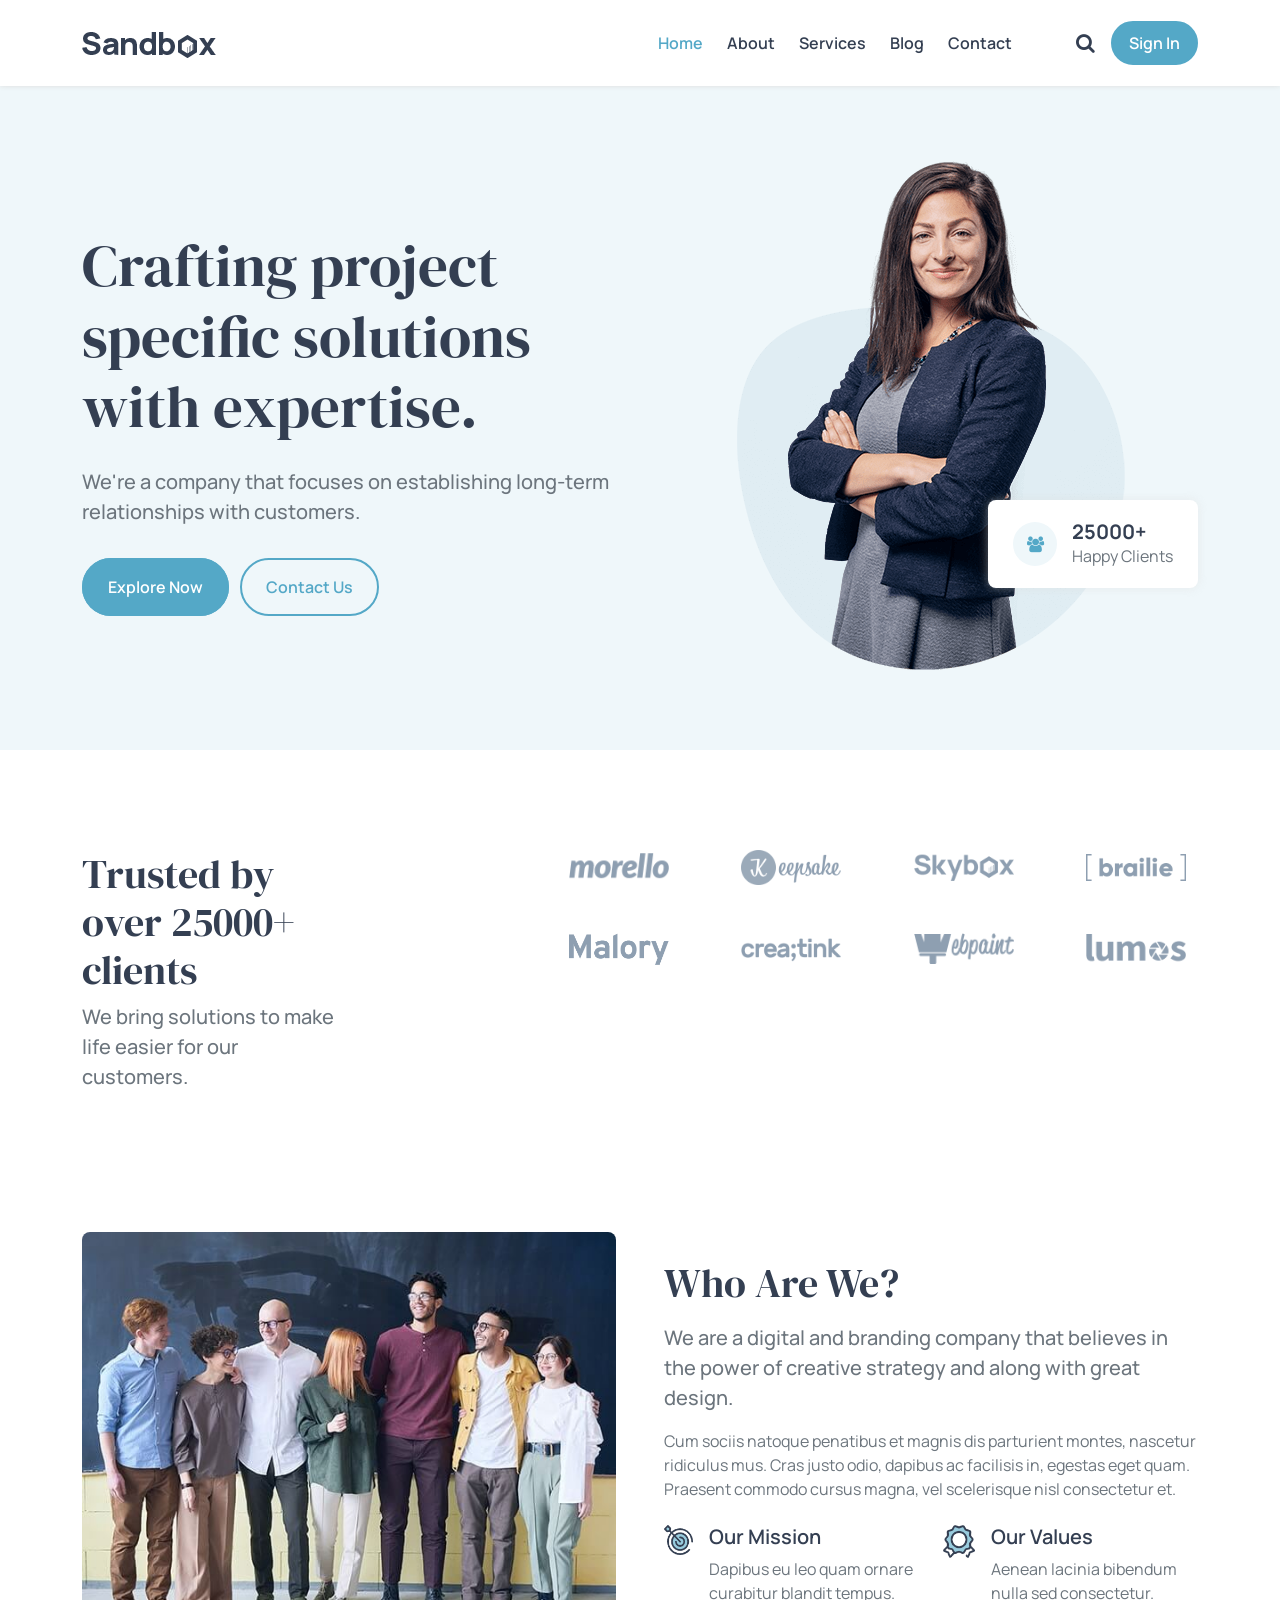
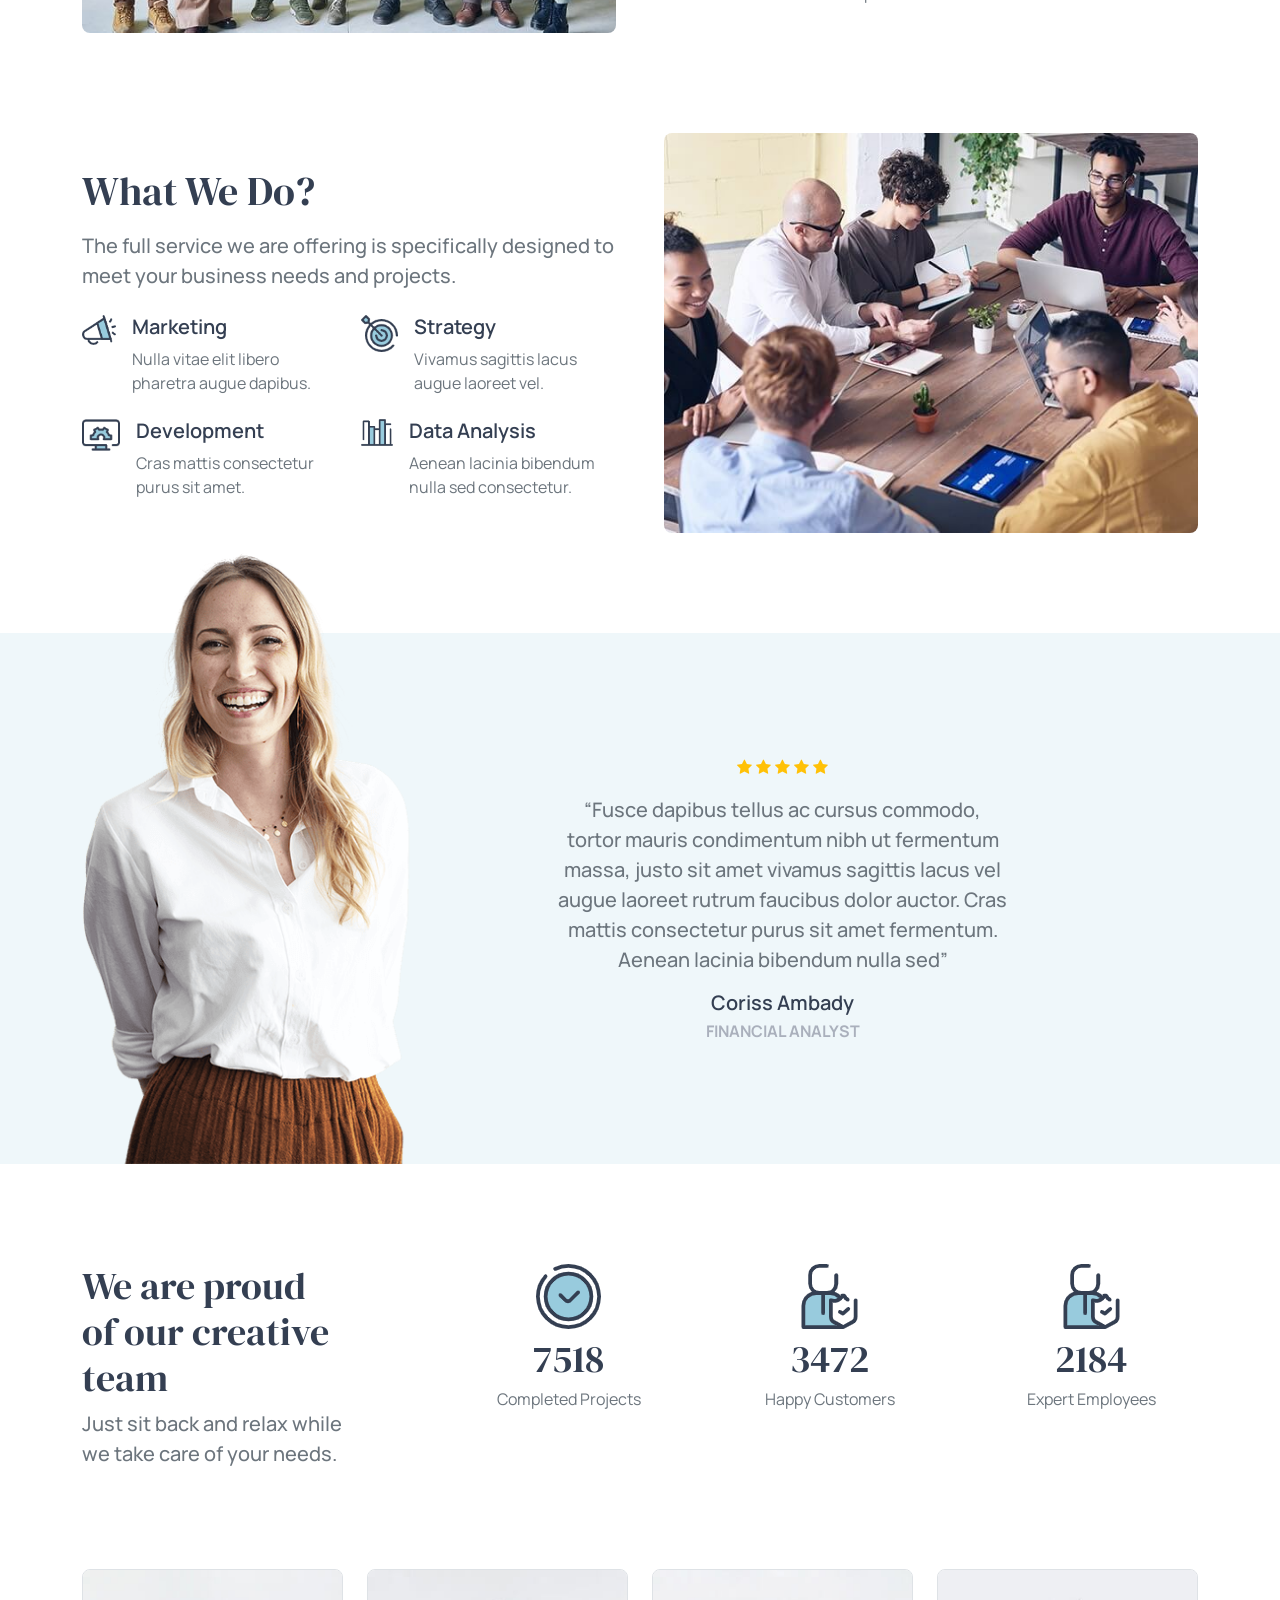
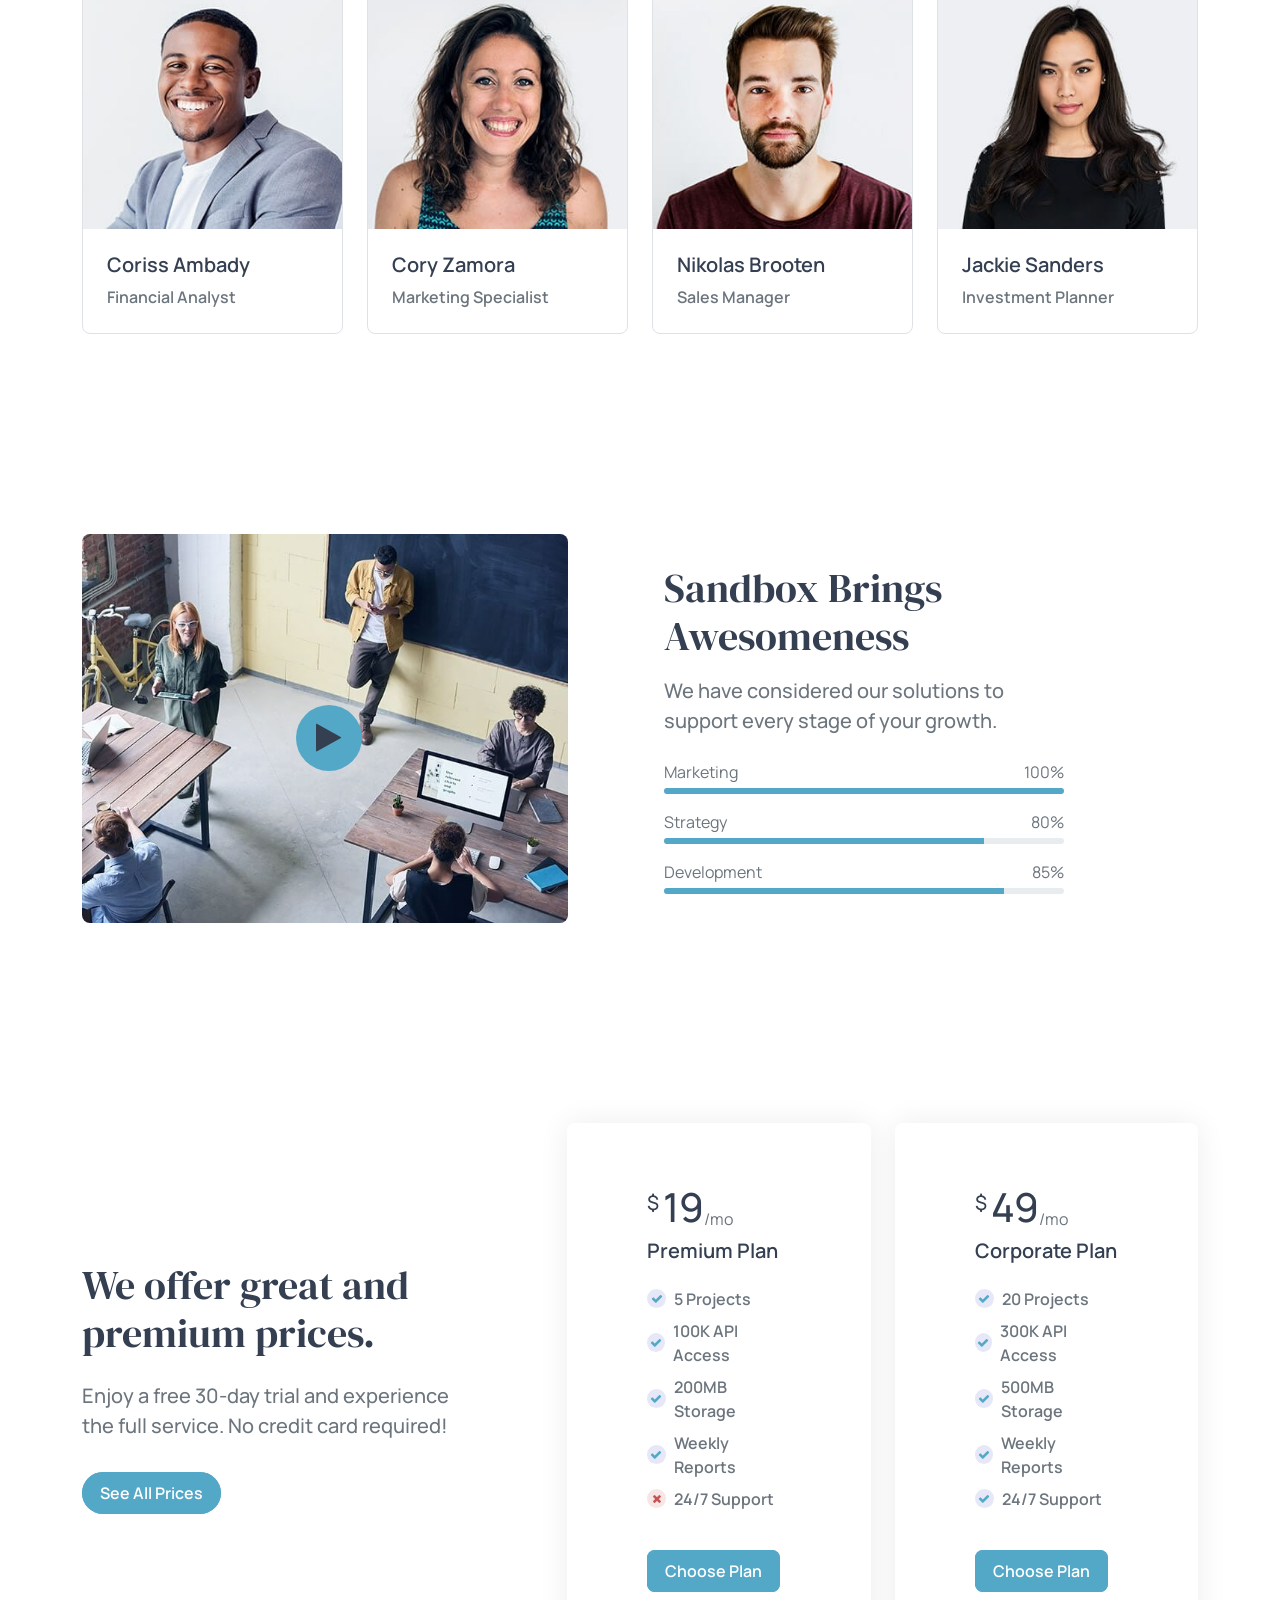
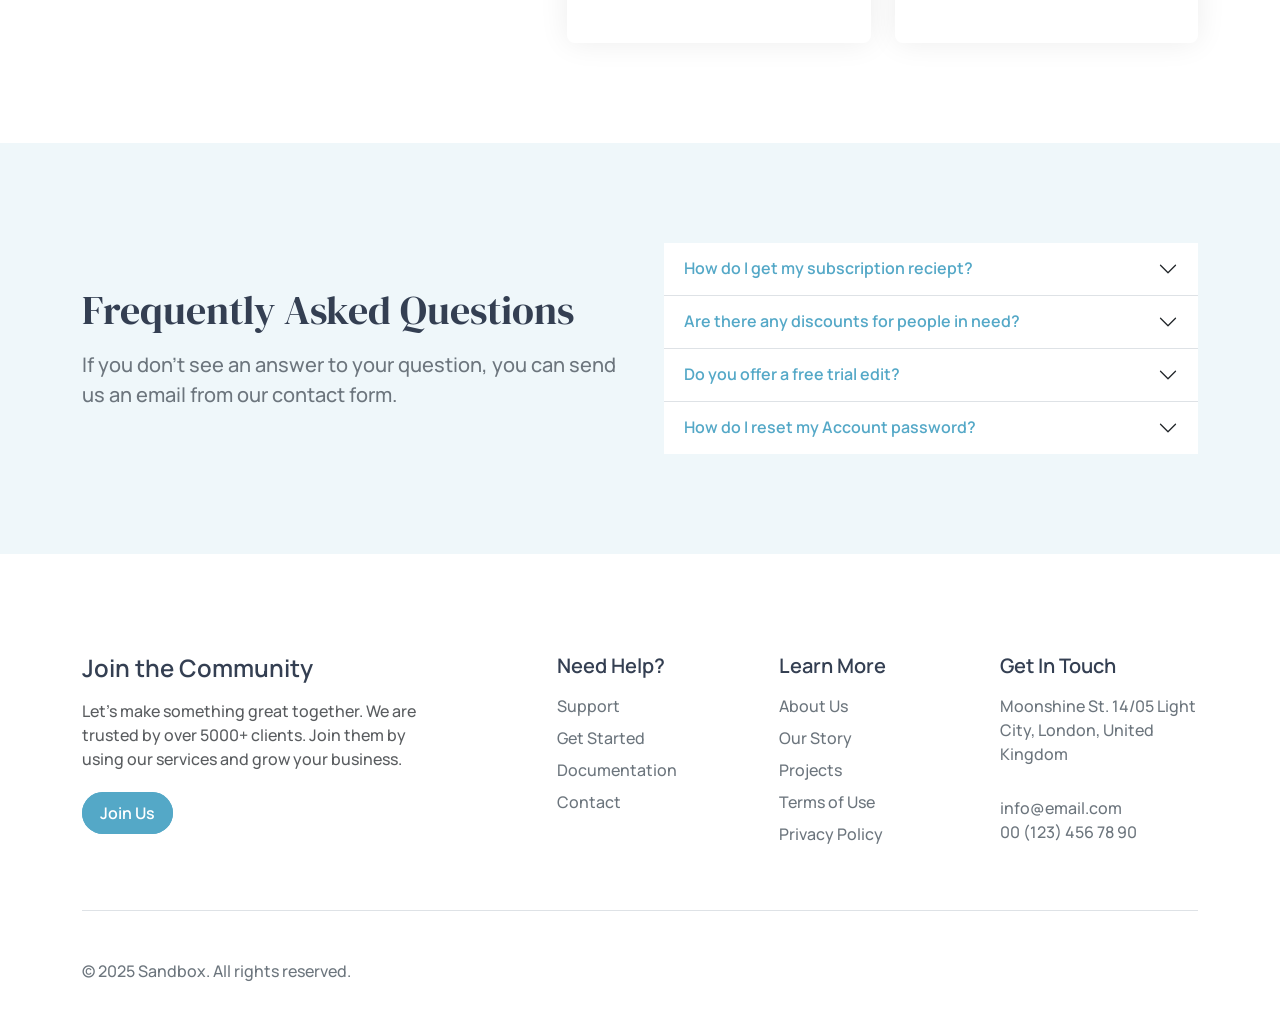
==== index.html @ ccd812a3 "homepage completed" ====
<!DOCTYPE html>
<html lang="en">
<head>
    <meta charset="UTF-8">
    <meta name="viewport" content="width=device-width, initial-scale=1">
    <title>Sandbox || Home</title>
    <!-- Icons -->
    <link rel="stylesheet" href="https://cdnjs.cloudflare.com/ajax/libs/font-awesome/4.7.0/css/font-awesome.css" integrity="sha512-5A8nwdMOWrSz20fDsjczgUidUBR8liPYU+WymTZP1lmY9G6Oc7HlZv156XqnsgNUzTyMefFTcsFH/tnJE/+xBg==" crossorigin="anonymous" referrerpolicy="no-referrer"/>
    <link rel="icon" type="png" href="images/logo/2.png">
    <!-- Fonts -->
    <link href="https://fonts.googleapis.com/css2?family=DM+Serif+Display:ital@0;1&family=Manrope:wght@200..800&display=swap" rel="stylesheet">
    <!-- CSS -->
    <link rel="stylesheet" href="https://cdn.jsdelivr.net/npm/bootstrap@5.3.8/dist/css/bootstrap.min.css">
    <link rel="stylesheet" href="css/master.css">
    <link rel="stylesheet" href="css/home.css">
</head>
<body>
    <!-- Navigation Start -->
    <nav class="navbar navbar-expand-lg bg-white">
        <div class="container">
            <a class="navbar-brand" href="#"><img src="images/logo/1.png" alt=""></a>
            <button class="navbar-toggler border-0" type="button" data-bs-toggle="collapse" data-bs-target="#navbarNavAltMarkup"
                aria-controls="navbarNavAltMarkup" aria-expanded="false" aria-label="Toggle navigation">
                <span class="navbar-toggler-icon"></span>
            </button>
            <div class="collapse navbar-collapse justify-content-end" id="navbarNavAltMarkup">
                <div class="navbar-nav align-items-lg-center align-items-start">
                    <a class="nav-link me-lg-2 me-0 mt-lg-0 mt-3 active fw-semibold" aria-current="page" href="#">Home</a>
                    <a class="nav-link me-lg-2 me-0 fw-semibold" href="about.html">About</a>
                    <a class="nav-link me-lg-2 me-0 fw-semibold" href="service.html">Services</a>
                    <a class="nav-link me-lg-2 me-0 fw-semibold" href="blog.html">Blog</a>
                    <a class="nav-link me-lg-5 me-0 fw-semibold" href="contact.html">Contact</a>
                    <div class="d-flex align-items-center my-lg-0 my-2">
                        <a class="nav-link fw-semibold fs-5 me-2" href="contact.html"><i class="fa fa-search" aria-hidden="true"></i></a>
                        <a href="contact.html" class="btn_a px-3 py-2 text-white fw-semibold rounded-5 text-decoration-none">Sign In</a>
                    </div>
                </div>
            </div>
        </div>
    </nav>
    <!-- Navigation End -->


    <!-- Header Start -->
    <header>
        <div class="container">
            <div class="row g-lg-5 g-0 justify-content-center align-items-center">
                <div class="col-lg-6">
                    <h1 class="fancy mb-lg-4 mb-2">Crafting project specific solutions with expertise.</h1>
                    <h5 class="text-secondary lh-base">We're a company that focuses on establishing long-term relationships with customers.</h5>
                    <div class="buttons mt-lg-5 mt-md-5 mt-4 mb-lg-0 mb-5">
                        <a href="contact.html" class="btn_a px-lg-4 px-md-4 px-3 py-lg-3 py-md-3 p-2 text-white fw-semibold rounded-5 text-decoration-none me-2">Explore Now</a>
                        <a href="contact.html" class="btn_b px-lg-4 px-md-4 px-3 py-lg-3 py-md-3 p-2 fw-semibold rounded-5 text-decoration-none">Contact Us</a>
                    </div>
                </div>
                <div class="col-lg-6">
                    <div class="image text-center">
                        <img src="images/header/1.png" class="img-fluid" alt="">
                        <div class="client rounded-3 bg-white d-flex align-items-center">
                            <div class="icon d-flex justify-content-center align-items-center rounded-circle"><i class="fa fa-users" aria-hidden="true"></i></div>
                            <div class="texts text-start">
                                <h5 class="fw-bold mb-0">25000+</h5>
                                <p class="text-secondary mb-0">Happy Clients</p>
                            </div>
                        </div>
                    </div>
                </div>
            </div>
        </div>
    </header>
    <!-- Header End -->


    <!-- Brands Start -->
    <section class="brand">
        <div class="container">
            <div class="row">
                <div class="col-lg-3">
                    <h1 class="fancy">Trusted by over 25000+ clients</h1>
                    <h5 class="text-secondary mb-lg-0 mb-5 lh-base">We bring solutions to make life easier for our customers.</h5>
                </div>
                <div class="col-lg-7 offset-lg-2">
                    <div class="row g-lg-5 g-md-5 g-4 justify-content-center align-items-center">
                        <div class="col-lg-3 col-5">
                            <div class="image mx-auto"><img src="images/logo/brand/1.png" class="img-fluid" alt=""></div>
                        </div>
                        <div class="col-lg-3 col-5">
                            <div class="image mx-auto"><img src="images/logo/brand/2.png" class="img-fluid" alt=""></div>
                        </div>
                        <div class="col-lg-3 col-5">
                            <div class="image mx-auto"><img src="images/logo/brand/3.png" class="img-fluid" alt=""></div>
                        </div>
                        <div class="col-lg-3 col-5">
                            <div class="image mx-auto"><img src="images/logo/brand/4.png" class="img-fluid" alt=""></div>
                        </div>
                        <div class="col-lg-3 col-5">
                            <div class="image mx-auto"><img src="images/logo/brand/5.png" class="img-fluid" alt=""></div>
                        </div>
                        <div class="col-lg-3 col-5">
                            <div class="image mx-auto"><img src="images/logo/brand/6.png" class="img-fluid" alt=""></div>
                        </div>
                        <div class="col-lg-3 col-5">
                            <div class="image mx-auto"><img src="images/logo/brand/7.png" class="img-fluid" alt=""></div>
                        </div>
                        <div class="col-lg-3 col-5">
                            <div class="image mx-auto"><img src="images/logo/brand/8.png" class="img-fluid" alt=""></div>
                        </div>
                    </div>
                </div>
            </div>
        </div>
    </section>
    <!-- Brands End -->


    <!-- Who Are We Start -->
    <section class="waw">
        <div class="container">
            <div class="row g-lg-5 g-md-5 g-4 align-items-center">
                <div class="col-lg-6">
                    <div class="image"><img src="images/waw/1.jpg" class="rounded-3" alt=""></div>
                </div>
                <div class="col-lg-6">
                    <h1 class="fancy mb-3">Who Are We?</h1>
                    <h5 class="text-secondary lh-base mb-3">We are a digital and branding company that believes in the power of creative strategy and along with great design.</h5>
                    <p class="text-secondary lh-base mb-4">Cum sociis natoque penatibus et magnis dis parturient montes, nascetur ridiculus mus. Cras justo odio, dapibus ac
                    facilisis in, egestas eget quam. Praesent commodo cursus magna, vel scelerisque nisl consectetur et.</p>
                    <div class="row g-4 align-items-center">
                        <div class="col-lg-6 col-md-6">
                            <div class="item d-flex">
                                <div class="icon me-3"><img src="images/waw/icon/1.PNG" class="img-fluid" alt=""></div>
                                <div class="texts">
                                    <h5 class="fw-semibold">Our Mission</h5>
                                    <p class="text-secondary lh-base mb-0">Dapibus eu leo quam ornare curabitur blandit tempus.</p>
                                </div>
                            </div>
                        </div>
                        <div class="col-lg-6 col-md-6">
                            <div class="item d-flex">
                                <div class="icon me-3"><img src="images/waw/icon/2.PNG" class="img-fluid" alt=""></div>
                                <div class="texts">
                                    <h5 class="fw-semibold">Our Values</h5>
                                    <p class="text-secondary lh-base mb-0">Aenean lacinia bibendum nulla sed consectetur.</p>
                                </div>
                            </div>
                        </div>
                    </div>
                </div>
            </div>
        </div>
    </section>
    <!-- Who Are We End -->


    <!-- What We Do Start -->
    <section class="wwd">
        <div class="container">
            <div class="row g-lg-5 g-md-5 g-4 align-items-center">
                <div class="col-lg-6">
                    <h1 class="fancy mb-3">What We Do?</h1>
                    <h5 class="text-secondary lh-base mb-4">The full service we are offering is specifically designed to meet your business needs and projects.</h5>
                    <div class="row g-4 align-items-center">
                        <div class="col-lg-6 col-md-6">
                            <div class="item d-flex">
                                <div class="icon me-3"><img src="images/waw/icon/3.PNG" class="img-fluid" alt=""></div>
                                <div class="texts">
                                    <h5 class="fw-semibold">Marketing</h5>
                                    <p class="text-secondary lh-base mb-0">Nulla vitae elit libero pharetra augue dapibus.</p>
                                </div>
                            </div>
                        </div>
                        <div class="col-lg-6 col-md-6">
                            <div class="item d-flex">
                                <div class="icon me-3"><img src="images/waw/icon/1.PNG" class="img-fluid" alt=""></div>
                                <div class="texts">
                                    <h5 class="fw-semibold">Strategy</h5>
                                    <p class="text-secondary lh-base mb-0">Vivamus sagittis lacus augue laoreet vel.
                                    </p>
                                </div>
                            </div>
                        </div>
                        <div class="col-lg-6 col-md-6">
                            <div class="item d-flex">
                                <div class="icon me-3"><img src="images/waw/icon/4.PNG" class="img-fluid" alt=""></div>
                                <div class="texts">
                                    <h5 class="fw-semibold">Development</h5>
                                    <p class="text-secondary lh-base mb-0">Cras mattis consectetur purus sit amet.</p>
                                </div>
                            </div>
                        </div>
                        <div class="col-lg-6 col-md-6">
                            <div class="item d-flex">
                                <div class="icon me-3"><img src="images/waw/icon/5.PNG" class="img-fluid" alt=""></div>
                                <div class="texts">
                                    <h5 class="fw-semibold">Data Analysis</h5>
                                    <p class="text-secondary lh-base mb-0">Aenean lacinia bibendum nulla sed consectetur.
                                    </p>
                                </div>
                            </div>
                        </div>
                    </div>
                </div>
                <div class="col-lg-6">
                    <div class="image"><img src="images/waw/2.jpg" class="rounded-3" alt=""></div>
                </div>
            </div>
        </div>
    </section>
    <!-- What We Do End -->


    <!-- Testimonial Start -->
    <section class="testimonial">
        <div class="container">
            <div class="row align-items-center">
                <div class="col-lg-4">
                    <div class="image d-lg-block d-none"><img src="images/testimonial/1.png" class="img-fluid" alt=""></div>
                </div>
                <div class="col-lg-5 offset-lg-1">
                    <div class="wrapper text-center">
                        <ul class="rate ps-0 list-unstyled d-flex justify-content-center align-items-center">
                            <li class="text-warning me-1"><i class="fa fa-star" aria-hidden="true"></i></li>
                            <li class="text-warning me-1"><i class="fa fa-star" aria-hidden="true"></i></li>
                            <li class="text-warning me-1"><i class="fa fa-star" aria-hidden="true"></i></li>
                            <li class="text-warning me-1"><i class="fa fa-star" aria-hidden="true"></i></li>
                            <li class="text-warning"><i class="fa fa-star" aria-hidden="true"></i></li>
                        </ul>
                        <h5 class="text-secondary lh-base mb-3">“Fusce dapibus tellus ac cursus commodo, tortor mauris condimentum nibh ut fermentum massa, justo sit amet vivamus
                        sagittis lacus vel augue laoreet rutrum faucibus dolor auctor. Cras mattis consectetur purus sit amet fermentum. Aenean
                        lacinia bibendum nulla sed”</h5>
                        <h5 class="fw-semibold mb-1 dark">Coriss Ambady</h5>
                        <p class="mb-0 fw-bold">FINANCIAL ANALYST</p>
                    </div>
                </div>
            </div>
        </div>
    </section>
    <!-- Testimonial End -->


    <!-- Team Top Start -->
    <section class="team_top">
        <div class="container">
            <div class="row">
                <div class="col-lg-3">
                    <h1 class="fancy">We are proud of our creative team</h1>
                    <h5 class="text-secondary mb-lg-0 mb-5 lh-base">Just sit back and relax while we take care of your needs.</h5>
                </div>
                <div class="col-lg-8 offset-lg-1">
                    <div class="row g-5">
                        <div class="col-lg-4 col-md-4">
                            <div class="item text-center">
                                <div class="icon"><img src="images/waw/icon/6.PNG" class="img-fluid" alt=""></div>
                                <h2 class="fancy mb-1 mt-2">7518</h2>
                                <p class="text-secondary mb-0">Completed Projects</p>
                            </div>
                        </div>
                        <div class="col-lg-4 col-md-4">
                            <div class="item text-center">
                                <div class="icon"><img src="images/waw/icon/7.PNG" class="img-fluid" alt=""></div>
                                <h2 class="fancy mb-1 mt-2">3472</h2>
                                <p class="text-secondary mb-0">Happy Customers</p>
                            </div>
                        </div>
                        <div class="col-lg-4 col-md-4">
                            <div class="item text-center">
                                <div class="icon"><img src="images/waw/icon/7.PNG" class="img-fluid" alt=""></div>
                                <h2 class="fancy mb-1 mt-2">2184</h2>
                                <p class="text-secondary mb-0">Expert Employees</p>
                            </div>
                        </div>
                    </div>
                </div>
            </div>
        </div>
    </section>
    <!-- Team Top End -->


    <!-- Team Bottom Start -->
    <section class="team_btm">
        <div class="container">
            <div class="row g-lg-4 g-md-4 g-3">
                <div class="col-lg-3 col-md-6">
                    <div class="item rounded-3 border">
                        <div class="image"><img src="images/team/1.jpg" alt=""></div>
                        <div class="texts p-4">
                            <h5 class="fw-semibold">Coriss Ambady</h5>
                            <p class="text-secondary mb-0 fw-semibold">Financial Analyst</p>
                        </div>
                    </div>
                </div>
                <div class="col-lg-3 col-md-6">
                    <div class="item rounded-3 border">
                        <div class="image"><img src="images/team/2.jpg" alt=""></div>
                        <div class="texts p-4">
                            <h5 class="fw-semibold">Cory Zamora</h5>
                            <p class="text-secondary mb-0 fw-semibold">Marketing Specialist</p>
                        </div>
                    </div>
                </div>
                <div class="col-lg-3 col-md-6">
                    <div class="item rounded-3 border">
                        <div class="image"><img src="images/team/3.jpg" alt=""></div>
                        <div class="texts p-4">
                            <h5 class="fw-semibold">Nikolas Brooten</h5>
                            <p class="text-secondary mb-0 fw-semibold">Sales Manager</p>
                        </div>
                    </div>
                </div>
                <div class="col-lg-3 col-md-6">
                    <div class="item rounded-3 border">
                        <div class="image"><img src="images/team/4.jpg" alt=""></div>
                        <div class="texts p-4">
                            <h5 class="fw-semibold">Jackie Sanders</h5>
                            <p class="text-secondary mb-0 fw-semibold">Investment Planner</p>
                        </div>
                    </div>
                </div>
            </div>
        </div>
    </section>
    <!-- Team Bottom End -->


    <!-- Sandbox Start -->
    <section class="sandbox">
        <div class="container">
            <div class="row g-lg-5 g-md-5 g-4 justify-content-center align-items-center">
                <div class="col-lg-6">
                    <div class="image me-lg-5 me-0 text-center">
                        <img src="images/sandbox/1.jpg" class="rounded-3" alt="">
                        <a href="#" class="text-decoration-none rounded-circle fs-2 d-flex justify-content-center align-items-center"><i
                                class="fa fa-play" aria-hidden="true"></i></a>
                    </div>
                </div>
                <div class="col-lg-6">
                    <div class="headline">
                        <h1 class="fancy mb-3">Sandbox Brings Awesomeness</h1>
                        <h5 class="text-secondary lh-base mb-4">We have considered our solutions to support every stage of your growth.</h5>
                    </div>
                    <div class="progress_bar mb-3">
                        <div class="labels d-flex justify-content-between align-items-center">
                            <p class="text-secondary mb-1">Marketing</p>
                            <p class="text-secondary mb-1">100%</p>
                        </div>
                        <div class="progress" role="progressbar" aria-label="Example 20px high" aria-valuenow="25" aria-valuemin="0"
                            aria-valuemax="100" style="height: 6px">
                            <div class="progress-bar" style="width: 100%"></div>
                        </div>
                    </div>
                    <div class="progress_bar mb-3">
                        <div class="labels d-flex justify-content-between align-items-center">
                            <p class="text-secondary mb-1">Strategy</p>
                            <p class="text-secondary mb-1">80%</p>
                        </div>
                        <div class="progress" role="progressbar" aria-label="Example 20px high" aria-valuenow="25" aria-valuemin="0"
                            aria-valuemax="100" style="height: 6px">
                            <div class="progress-bar" style="width: 80%"></div>
                        </div>
                    </div>
                    <div class="progress_bar">
                        <div class="labels d-flex justify-content-between align-items-center">
                            <p class="text-secondary mb-1">Development</p>
                            <p class="text-secondary mb-1">85%</p>
                        </div>
                        <div class="progress" role="progressbar" aria-label="Example 20px high" aria-valuenow="25" aria-valuemin="0"
                            aria-valuemax="100" style="height: 6px">
                            <div class="progress-bar" style="width: 85%"></div>
                        </div>
                    </div>
                </div>
            </div>
        </div>
    </section>
    <!-- Sandbox End -->


    <!-- Pricing Start -->
    <section class="pricing">
        <div class="container">
            <div class="row g-5 align-items-center">
                <div class="col-lg-5">
                    <div class="headline">
                        <h1 class="fancy mb-lg-4 mb-md-4 mb-3">We offer great and premium prices.</h1>
                        <h5 class="text-secondary lh-base mb-lg-4 mb-md-4 mb-2">Enjoy a free 30-day trial and experience the full service. No credit card required!</h5>
                        <div class="margin_top"></div>
                        <a href="contact.html" class="btn_a px-3 py-2 text-white fw-semibold rounded-5 text-decoration-none">See All Prices</a>
                    </div>
                </div>
                <div class="col-lg-7">
                    <div class="row g-lg-4 g-md-4 g-3">
                        <div class="col-lg-6 col-md-6">
                            <div class="item rounded-3">
                                <div class="d-flex">
                                    <h5 class="mt-2 me-1">$</h5>
                                    <h1 class="mt-lg-0 mt-md-0 mt-1">19</h1>
                                    <p class="text-secondary mt-lg-4 mt-3 mb-0">/mo</p>
                                </div>
                                <h5 class="fw-semibold mb-4">Premium Plan</h5>
                                <ul class="benefits ps-0 list-unstyled mb-5">
                                    <li class="d-flex align-items-center mb-2"><div class="check me-2 rounded-circle d-flex justify-content-center align-items-center"><i class="fa fa-check" aria-hidden="true"></i></div><p class="text-secondary mb-0 fw-semibold">5 Projects</p></li>
                                    <li class="d-flex align-items-center mb-2"><div class="check me-2 rounded-circle d-flex justify-content-center align-items-center"><i class="fa fa-check" aria-hidden="true"></i></div><p class="text-secondary mb-0 fw-semibold">100K API Access</p></li>
                                    <li class="d-flex align-items-center mb-2"><div class="check me-2 rounded-circle d-flex justify-content-center align-items-center"><i class="fa fa-check" aria-hidden="true"></i></div><p class="text-secondary mb-0 fw-semibold">200MB Storage</p></li>
                                    <li class="d-flex align-items-center mb-2"><div class="check me-2 rounded-circle d-flex justify-content-center align-items-center"><i class="fa fa-check" aria-hidden="true"></i></div><p class="text-secondary mb-0 fw-semibold">Weekly Reports</p></li>
                                    <li class="d-flex align-items-center"><div class="cross me-2 rounded-circle d-flex justify-content-center align-items-center"><i class="fa fa-times" aria-hidden="true"></i></div><p class="text-secondary mb-0 fw-semibold">24/7 Support</p></li>
                                </ul>
                                <a href="contact.html" class="btn_a px-3 py-2 text-white fw-semibold rounded-3 text-decoration-none">Choose Plan</a>
                            </div>
                        </div>
                        <div class="col-lg-6 col-md-6">
                            <div class="item rounded-3">
                                <div class="d-flex">
                                    <h5 class="mt-2 me-1">$</h5>
                                    <h1 class="mt-lg-0 mt-md-0 mt-1">49</h1>
                                    <p class="text-secondary mt-lg-4 mt-3 mb-0">/mo</p>
                                </div>
                                <h5 class="fw-semibold mb-4">Corporate Plan</h5>
                                <ul class="benefits ps-0 list-unstyled mb-5">
                                    <li class="d-flex align-items-center mb-2"><div class="check me-2 rounded-circle d-flex justify-content-center align-items-center"><i class="fa fa-check" aria-hidden="true"></i></div><p class="text-secondary mb-0 fw-semibold">20 Projects</p></li>
                                    <li class="d-flex align-items-center mb-2"><div class="check me-2 rounded-circle d-flex justify-content-center align-items-center"><i class="fa fa-check" aria-hidden="true"></i></div><p class="text-secondary mb-0 fw-semibold">300K API Access</p></li>
                                    <li class="d-flex align-items-center mb-2"><div class="check me-2 rounded-circle d-flex justify-content-center align-items-center"><i class="fa fa-check" aria-hidden="true"></i></div><p class="text-secondary mb-0 fw-semibold">500MB Storage</p></li>
                                    <li class="d-flex align-items-center mb-2"><div class="check me-2 rounded-circle d-flex justify-content-center align-items-center"><i class="fa fa-check" aria-hidden="true"></i></div><p class="text-secondary mb-0 fw-semibold">Weekly Reports</p></li>
                                    <li class="d-flex align-items-center"><div class="check me-2 rounded-circle d-flex justify-content-center align-items-center"><i class="fa fa-check" aria-hidden="true"></i></div><p class="text-secondary mb-0 fw-semibold">24/7 Support</p></li>
                                </ul>
                                <a href="contact.html" class="btn_a px-3 py-2 text-white fw-semibold rounded-3 text-decoration-none">Choose Plan</a>
                            </div>
                        </div>
                    </div>
                </div>
            </div>
        </div>
    </section>
    <!-- Pricing End -->


    <!-- FAQ Start -->
    <section class="faq">
        <div class="container">
            <div class="row g-lg-5 g-md-5 g-4 align-items-center">
                <div class="col-lg-6">
                    <h1 class="fancy mb-3">Frequently Asked Questions</h1>
                    <h5 class="text-secondary mb-0 lh-base">If you don't see an answer to your question, you can send us an email from our contact form.</h5>
                </div>
                <div class="col-lg-6">
                    <div class="accordion accordion-flush" id="accordionFlushExample">
                        <div class="accordion-item">
                            <h2 class="accordion-header">
                                <button class="accordion-button collapsed fw-semibold" type="button" data-bs-toggle="collapse"
                                    data-bs-target="#flush-collapseOne" aria-expanded="false" aria-controls="flush-collapseOne">
                                    How do I get my subscription reciept?
                                </button>
                            </h2>
                            <div id="flush-collapseOne" class="accordion-collapse collapse" data-bs-parent="#accordionFlushExample">
                                <div class="accordion-body text-secondary">Fusce dapibus, tellus ac cursus commodo, tortor mauris condimentum nibh, ut fermentum massa justo sit amet risus.</div>
                            </div>
                        </div>
                        <div class="accordion-item">
                            <h2 class="accordion-header">
                                <button class="accordion-button collapsed fw-semibold" type="button" data-bs-toggle="collapse"
                                    data-bs-target="#flush-collapseTwo" aria-expanded="false" aria-controls="flush-collapseTwo">
                                    Are there any discounts for people in need?
                                </button>
                            </h2>
                            <div id="flush-collapseTwo" class="accordion-collapse collapse" data-bs-parent="#accordionFlushExample">
                                <div class="accordion-body">Fusce dapibus, tellus ac cursus commodo, tortor mauris condimentum nibh, ut fermentum massa justo sit amet risus.</div>
                            </div>
                        </div>
                        <div class="accordion-item">
                            <h2 class="accordion-header">
                                <button class="accordion-button collapsed fw-semibold" type="button" data-bs-toggle="collapse"
                                    data-bs-target="#flush-collapseThree" aria-expanded="false" aria-controls="flush-collapseThree">
                                    Do you offer a free trial edit?
                                </button>
                            </h2>
                            <div id="flush-collapseThree" class="accordion-collapse collapse" data-bs-parent="#accordionFlushExample">
                                <div class="accordion-body">Fusce dapibus, tellus ac cursus commodo, tortor mauris condimentum nibh, ut fermentum massa justo sit amet risus.</div>
                            </div>
                        </div>
                        <div class="accordion-item">
                            <h2 class="accordion-header">
                                <button class="accordion-button collapsed fw-semibold" type="button" data-bs-toggle="collapse"
                                    data-bs-target="#flush-collapseFour" aria-expanded="false" aria-controls="flush-collapseFour">
                                    How do I reset my Account password?
                                </button>
                            </h2>
                            <div id="flush-collapseFour" class="accordion-collapse collapse" data-bs-parent="#accordionFlushExample">
                                <div class="accordion-body">Fusce dapibus, tellus ac cursus commodo, tortor mauris condimentum nibh, ut fermentum massa justo sit amet risus.</div>
                            </div>
                        </div>
                    </div>
                </div>
            </div>
        </div>
    </section>
    <!-- FAQ End -->


    <!-- Footer Start -->
    <footer>
        <div class="container">
            <div class="row">
                <div class="col-lg-4">
                    <h4 class="fw-semibold mb-3">Join the Community</h4>
                    <h6 class="text-muted lh-base">Let's make something great together. We are trusted by over 5000+ clients. Join them by using our services and grow your
                    business.</h6>
                    <a href="contact.html" class="btn_a px-3 py-2 text-white fw-semibold rounded-5 text-decoration-none">Join Us</a>
                </div>
                <div class="col-lg-7 offset-lg-1">
                    <div class="row align-items-lg-start align-items-center">
                        <div class="col-lg-4 col-md-4">
                            <h5 class="fw-semibold mb-3 mt-lg-0 mt-md-4 mt-5">Need Help?</h5>
                            <ul class="links ps-0 list-unstyled">
                                <li class="mb-2"><a href="#" class="text-secondary text-decoration-none">Support</a></li>
                                <li class="mb-2"><a href="#" class="text-secondary text-decoration-none">Get Started</a></li>
                                <li class="mb-2"><a href="#" class="text-secondary text-decoration-none">Documentation</a></li>
                                <li><a href="contact.html" class="text-secondary text-decoration-none">Contact</a></li>
                            </ul>
                        </div>
                        <div class="col-lg-4 col-md-4">
                            <h5 class="fw-semibold mb-3 mt-lg-0 mt-5">Learn More</h5>
                            <ul class="links ps-0 list-unstyled">
                                <li class="mb-2"><a href="about.html" class="text-secondary text-decoration-none">About Us</a></li>
                                <li class="mb-2"><a href="#" class="text-secondary text-decoration-none">Our Story</a></li>
                                <li class="mb-2"><a href="#" class="text-secondary text-decoration-none">Projects</a></li>
                                <li class="mb-2"><a href="#" class="text-secondary text-decoration-none">Terms of Use</a></li>
                                <li><a href="#" class="text-secondary text-decoration-none">Privacy Policy</a></li>
                            </ul>
                        </div>
                        <div class="col-lg-4 col-md-4">
                            <h5 class="fw-semibold mb-3 mt-lg-0 mt-4">Get In Touch</h5>
                            <p class="text-secondary">Moonshine St. 14/05 Light City, London, United Kingdom</p>
                            <a href="#" class="email d-block text-secondary text-decoration-none">info@email.com</a>
                            <a href="#" class="number d-block text-secondary text-decoration-none">00 (123) 456 78 90</a>
                        </div>
                    </div>
                </div>
            </div>
            <div class="copyright py-5 mt-5 border-top">
                <div class="row justify-content-between">
                    <div class="col-lg-6">
                        <p class="text-secondary mb-0">© 2025 Sandbox. All rights reserved.</p>
                    </div>
                </div>
            </div>
        </div>
    </footer>
    <!-- Footer End -->


    <!-- Javascript -->
    <script src="https://cdn.jsdelivr.net/npm/bootstrap@5.3.8/dist/js/bootstrap.bundle.min.js"></script>
</body>
</html>
---- css/master.css ----
*,*::before,*::after {
    margin: 0;
    padding: 0;
    box-sizing: border-box;
    outline: 0;
}


/* Fonts */
body {
    font-family: "Manrope", sans-serif;
}
.fancy {
    font-family: "DM Serif Display", sans-serif;
}


/* Buttons */
.btn_a {
    border: 2px solid #54a8c7;
    background-color: #54a8c7;
}
.btn_a:hover {
    transform: translateY(-2px);
    box-shadow: 0 6px 10px 0 #ddd;
}
.btn_b {
    border: 2px solid #54a8c7;
    color: #54a8c7;
}
.btn_b:hover {
    background-color: #54a8c7;
    color: #fff;
    transform: translateY(-2px);
    box-shadow: 0 6px 10px 0 #ddd;
}


/* Navigation CSS Start */
.navbar {
    position: fixed;
    top: 0;
    left: 0;
    width: 100%;
    z-index: 9999;
    padding: 20px 0;
    box-shadow: 0 0 5px 0 #ddd;
}
.navbar .nav-link {
    color: #343f52;
}
.navbar .active, .navbar .nav-link:hover {
    color: #54a8c7 !important;
}
/* Navigation CSS End */


/* Footer CSS Start */
footer {
    padding: 100px 0 0;
}
footer h4, footer h5 {
    color: #343f52;
}
footer h6, footer p {
    margin-bottom: 30px;
}
footer .links li a, footer p, footer .email, footer .number {
    font-weight: 500;
    transition: 0.4s;
}
footer .links li a:hover, footer .email:hover, footer .number:hover {
    color: #54a8c7 !important;
}
/* Footer CSS End */
---- css/home.css ----
/* Header CSS Start */
header {
    padding: 160px 0 80px;
    background-color: #eff7fa;
}
header h1 {
    font-size: 59px;
}
header h1, header h5 {
    color: #343f52;
}
header .image {
    position: relative;
}
header .image .client {
    position: absolute;
    bottom: 16%;
    right: 0;
    padding: 20px 25px;
    box-shadow: 0 0 10px 0 #dddddd76;
}
header .image .client .icon {
    background-color: #eff7fa;
    color: #54a8c7;
    width: 44px;
    height: 44px;
    margin-right: 15px;
}
@media screen and (max-width: 768px) {
    header {
        padding: 120px 0 40px;
    }
    header h1 {
        font-size: 48px;
    }
    header h5 {
        font-size: 16px;
    }
    header p, header a {
        font-size: 14px;
    }
    header .image .client {
        position: absolute;
        bottom: 16%;
        right: 10%;
        padding: 16px 21px;
    }
}
@media screen and (max-width: 576px) {
    header {
        padding: 110px 0 30px;
    }
    header h1 {
        font-size: 24px;
    }
    header h5 {
        font-size: 14px;
    }
    header p, header a {
        font-size: 12px;
    }
    header .image .client {
        position: absolute;
        bottom: 12%;
        right: 0;
        padding: 11px 16px;
    }
}
/* Header CSS End */


/* Brand CSS Start */
.brand {
    padding: 100px 0;
}
.brand h1, .brand .item h5 {
    color: #343f52;
}
.brand .wrapper {
    position: relative;
}
.brand .image {
    max-width: 100px;
}
.brand .image img {
    width: 100%;
}
@media screen and (max-width: 768px) {
    .brand {
        padding: 60px 0;
    }
    .brand h1 {
        font-size: 38px;
    }
    .brand h5 {
        font-size: 16px;
    }
    .brand p {
        font-size: 14px;
    }
}
@media screen and (max-width: 576px) {
    .brand {
        padding: 38px 0;
    }
    .brand h1 {
        font-size: 24px;
    }
    .brand h5 {
        font-size: 14px;
    }
    .brand p {
        font-size: 12px;
    }
}
/* Brand CSS End */


/* Who Are We CSS Start */
.waw {
    padding: 40px 0 0;
}
.waw h1, .waw .item .texts h5 {
    color: #343f52;
}
.waw .image img {
    width: 100%;
}
@media screen and (max-width: 768px) {
    .waw {
        padding: 26px 0 0;
    }
    .waw h1 {
        font-size: 38px;
    }
    .waw h5, .waw .item .texts h5 {
        font-size: 16px;
    }
    .waw p, .waw .item .texts p {
        font-size: 14px;
    }
}
@media screen and (max-width: 576px) {
    .waw h1 {
        font-size: 24px;
    }
    .waw h5, .waw .item .texts h5 {
        font-size: 16px;
    }
    .waw p, .waw .item .texts p {
        font-size: 12px;
    }
}
/* Who Are We CSS End */


/* What We Do CSS Start */
.wwd {
    padding: 100px 0;
}
.wwd h1, .wwd .item .texts h5 {
    color: #343f52;
}
.wwd .image img {
    width: 100%;
}
@media screen and (max-width: 768px) {
    .wwd {
        padding: 60px 0;
    }
    .wwd h1 {
        font-size: 38px;
    }
    .wwd h5, .wwd .item .texts h5 {
        font-size: 16px;
    }
    .wwd .item .texts p {
        font-size: 14px;
    }
}
@media screen and (max-width: 576px) {
    .wwd {
        padding: 38px 0;
    }
    .wwd h1 {
        font-size: 24px;
    }
    .wwd h5, .wwd .item .texts h5 {
        font-size: 16px;
    }
    .wwd .item .texts p {
        font-size: 12px;
    }
}
/* What We Do CSS End */


/* Testimonial CSS Start */
.testimonial {
    background-color: #eff7fa;
}
.testimonial .image {
    margin-top: -80px;
}
.testimonial .dark {
    color: #343f52;
}
.testimonial p {
    color: #aab0bc;
}
@media screen and (max-width: 768px) {
    .testimonial {
        padding: 60px 0;
    }
    .testimonial h5 {
        font-size: 16px;
    }
    .testimonial p, .testimonial .rate li {
        font-size: 14px;
    }
}
@media screen and (max-width: 576px) {
    .testimonial {
        padding: 38px 0;
    }
    .testimonial h5 {
        font-size: 14px;
    }
    .testimonial p, .testimonial .rate li {
        font-size: 12px;
    }
}
/* Testimonial CSS End */


/* Team Top CSS Start */
.team_top {
    padding: 100px 0;
}
.team_top h1, .team_top .item h2 {
    font-size: 38px;
    color: #343f52;
}
@media screen and (max-width: 768px) {
    .team_top {
        padding: 60px 0;
    }
    .team_top h5 {
        font-size: 16px;
    }
    .team_top .item h2 {
        font-size: 28px;
    }
    .team_top .item p {
        font-size: 14px;
    }
}
@media screen and (max-width: 576px) {
    .team_top {
        padding: 38px 0;
    }
    .team_top h1 {
        font-size: 24px;
    }
    .team_top h5 {
        font-size: 14px;
    }
    .team_top .item h2 {
        font-size: 26px;
    }
    .team_top .item p {
        font-size: 12px;
    }
}
/* Team Top CSS End */


/* Team Bottom CSS Start */
.team_btm {
    padding: 0 0 100px;
}
.team_btm .item {
    overflow: hidden;
}
.team_btm .item h5 {
    color: #343f52;
}
.team_btm .item .image img {
    width: 100%;
}
@media screen and (max-width: 768px) {
    .team_btm {
        padding: 0 0 60px;
    }
    .team_btm .item h5 {
        font-size: 16px;
    }
    .team_btm .item p {
        font-size: 14px;
    }
}
@media screen and (max-width: 576px) {
    .team_btm {
        padding: 0 0 38px;
    }
    .team_btm .item h5 {
        font-size: 14px;
    }
    .team_btm .item p {
        font-size: 12px;
    }
}
/* Team Bottom CSS End */


/* Sandbox CSS Start */
.sandbox {
    padding: 100px 0;
}
.sandbox .image {
    position: relative;
}
.sandbox .image img {
    width: 100%;
    height: auto;
}
.sandbox .image a {
    position: absolute;
    top: 44%;
    left: 44%;
    color: #343f52;
    background-color: #54a8c7;
    width: 66px;
    height: 66px;
    transition: 0.4s;
}
.sandbox .image a:hover {
    background-color: #343f52;
    color: #54a8c7;
}
.sandbox .headline h1 {
    color: #343f52;
}
.sandbox .headline, .sandbox .progress_bar {
    max-width: 400px;
}
.sandbox .progress_bar .progress-bar {
    background-color: #54a8c7 !important;
}
@media screen and (max-width: 768px) {
    .sandbox {
        padding: 60px 0;
    }
    .sandbox .headline h1 {
        font-size: 38px;
    }
    .sandbox .headline h5 {
        font-size: 16px;
    }
    .sandbox .progress_bar {
        max-width: 100%;
    }
    .sandbox .progress_bar .labels p {
        font-size: 14px;
    }
}
@media screen and (max-width: 576px) {
    .sandbox {
        padding: 38px 0;
    }
    .sandbox .headline h1 {
        font-size: 24px;
    }
    .sandbox .headline h5 {
        font-size: 14px;
    }
    .sandbox .progress_bar .labels p {
        font-size: 12px;
    }
    .sandbox .image a {
        top: 39%;
        left: 41%;
    }
}
/* Sandbox CSS End */


/* Pricing CSS Start */
.pricing {
    padding: 100px 0;
}
.pricing .headline {
    max-width: 400px;
}
.pricing .headline h1, .pricing .item h5, .pricing .item h1 {
    color: #343f52;
}
.pricing .margin_top {
    margin-top: 40px;
}
.pricing .item {
    padding: 60px 80px;
    box-shadow: 0 0 30px 0 #ededed
}
.pricing .benefits li .check, .pricing .benefits li .cross {
    width: 19px;
    height: 19px;
    font-size: 12px;
}
.pricing .benefits li .check {
    background-color: #e6e8f7;
    color: #54a8c7;
}
.pricing .benefits li .cross {
    background-color: #f7e6e6;
    color: #c75454;
}
@media screen and (max-width: 768px) {
    .pricing {
        padding: 60px 0;
    }
    .pricing .headline h1 {
        font-size: 38px;
    }
    .pricing .headline h5 {
        font-size: 16px;
    }
    .pricing .item {
        padding: 60px;
    }
    .pricing .benefits li p, .pricing p {
        font-size: 14px;
    }
}
@media screen and (max-width: 576px) {
    .pricing {
        padding: 38px 0;
    }
    .pricing .headline h1 {
        font-size: 24px;
    }
    .pricing .headline h5 {
        font-size: 14px;
    }
    .pricing .item {
        padding: 40px;
    }
    .pricing .benefits li p, .pricing p {
        font-size: 12px;
    }
}
/* Pricing CSS End */


/* FAQ CSS Start */
.faq {
    padding: 100px 0;
    background-color: #eff7fa;
}
.faq h1 {
    color: #343f52;
}
.faq .accordion-button {
    color: #54a8c7;
}
@media screen and (max-width: 768px) {
    .faq {
        padding: 60px 0;
    }
    .faq h1 {
        font-size: 38px;
    }
    .faq h5 {
        font-size: 16px;
    }
    .faq .accordion-button, .faq .accordion-body {
        font-size: 14px;
    }
}
@media screen and (max-width: 576px) {
    .faq {
        padding: 38px 0;
    }
    .faq h1 {
        font-size: 24px;
    }
    .faq h5 {
        font-size: 14px;
    }
    .faq .accordion-button, .faq .accordion-body {
        font-size: 12px;
    }
}
/* FAQ CSS End */
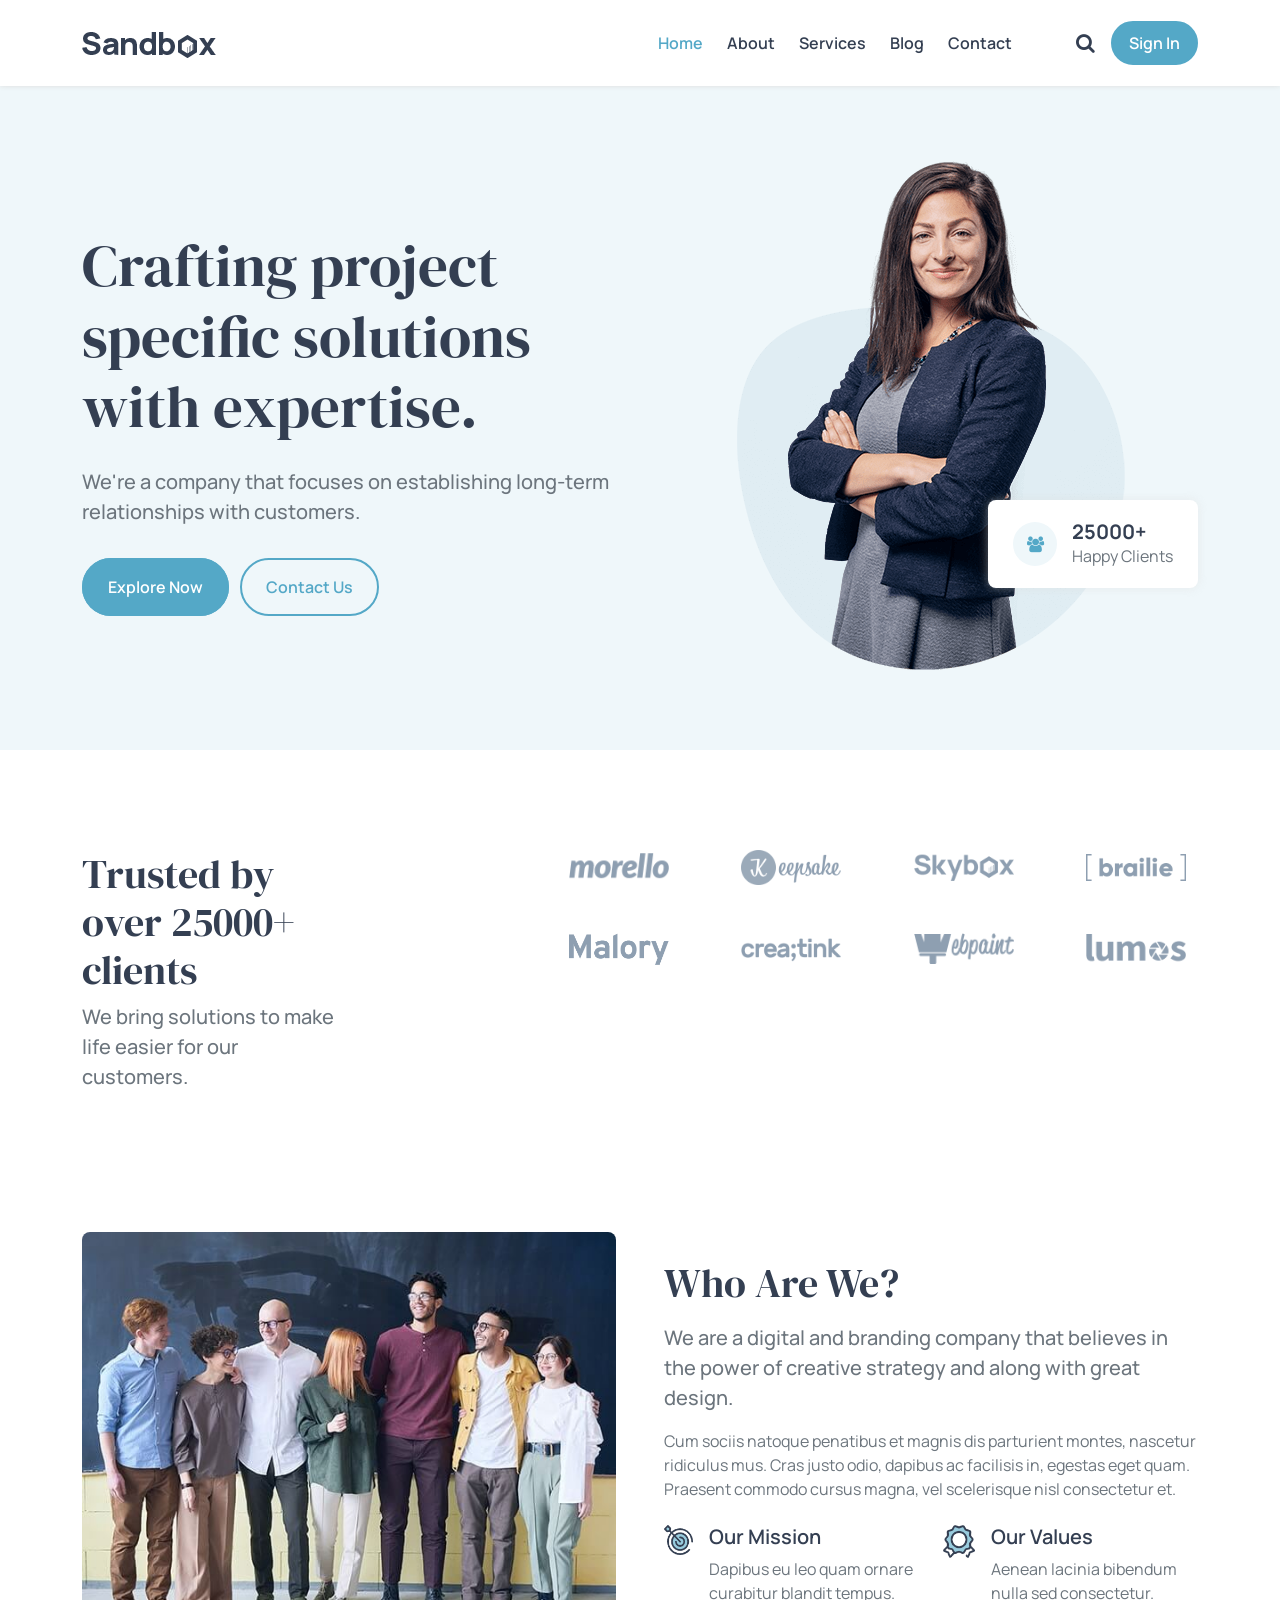
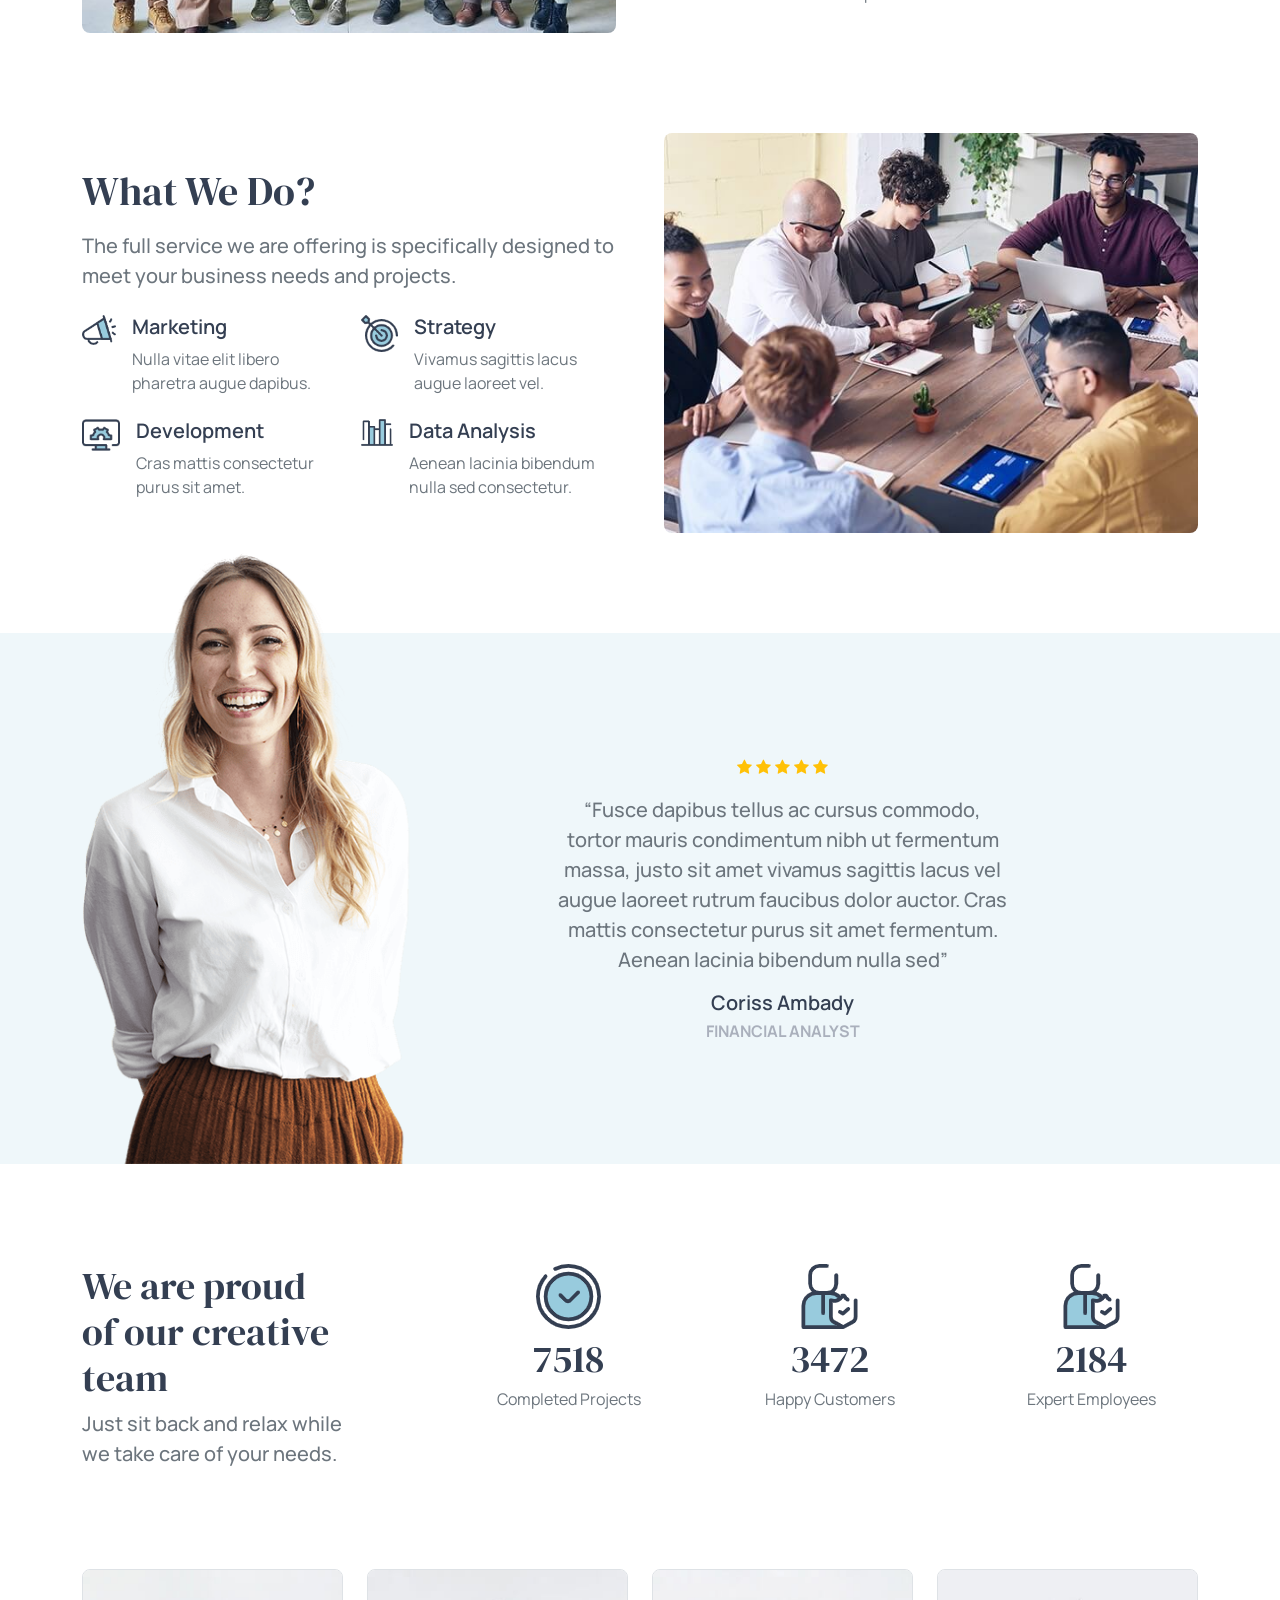
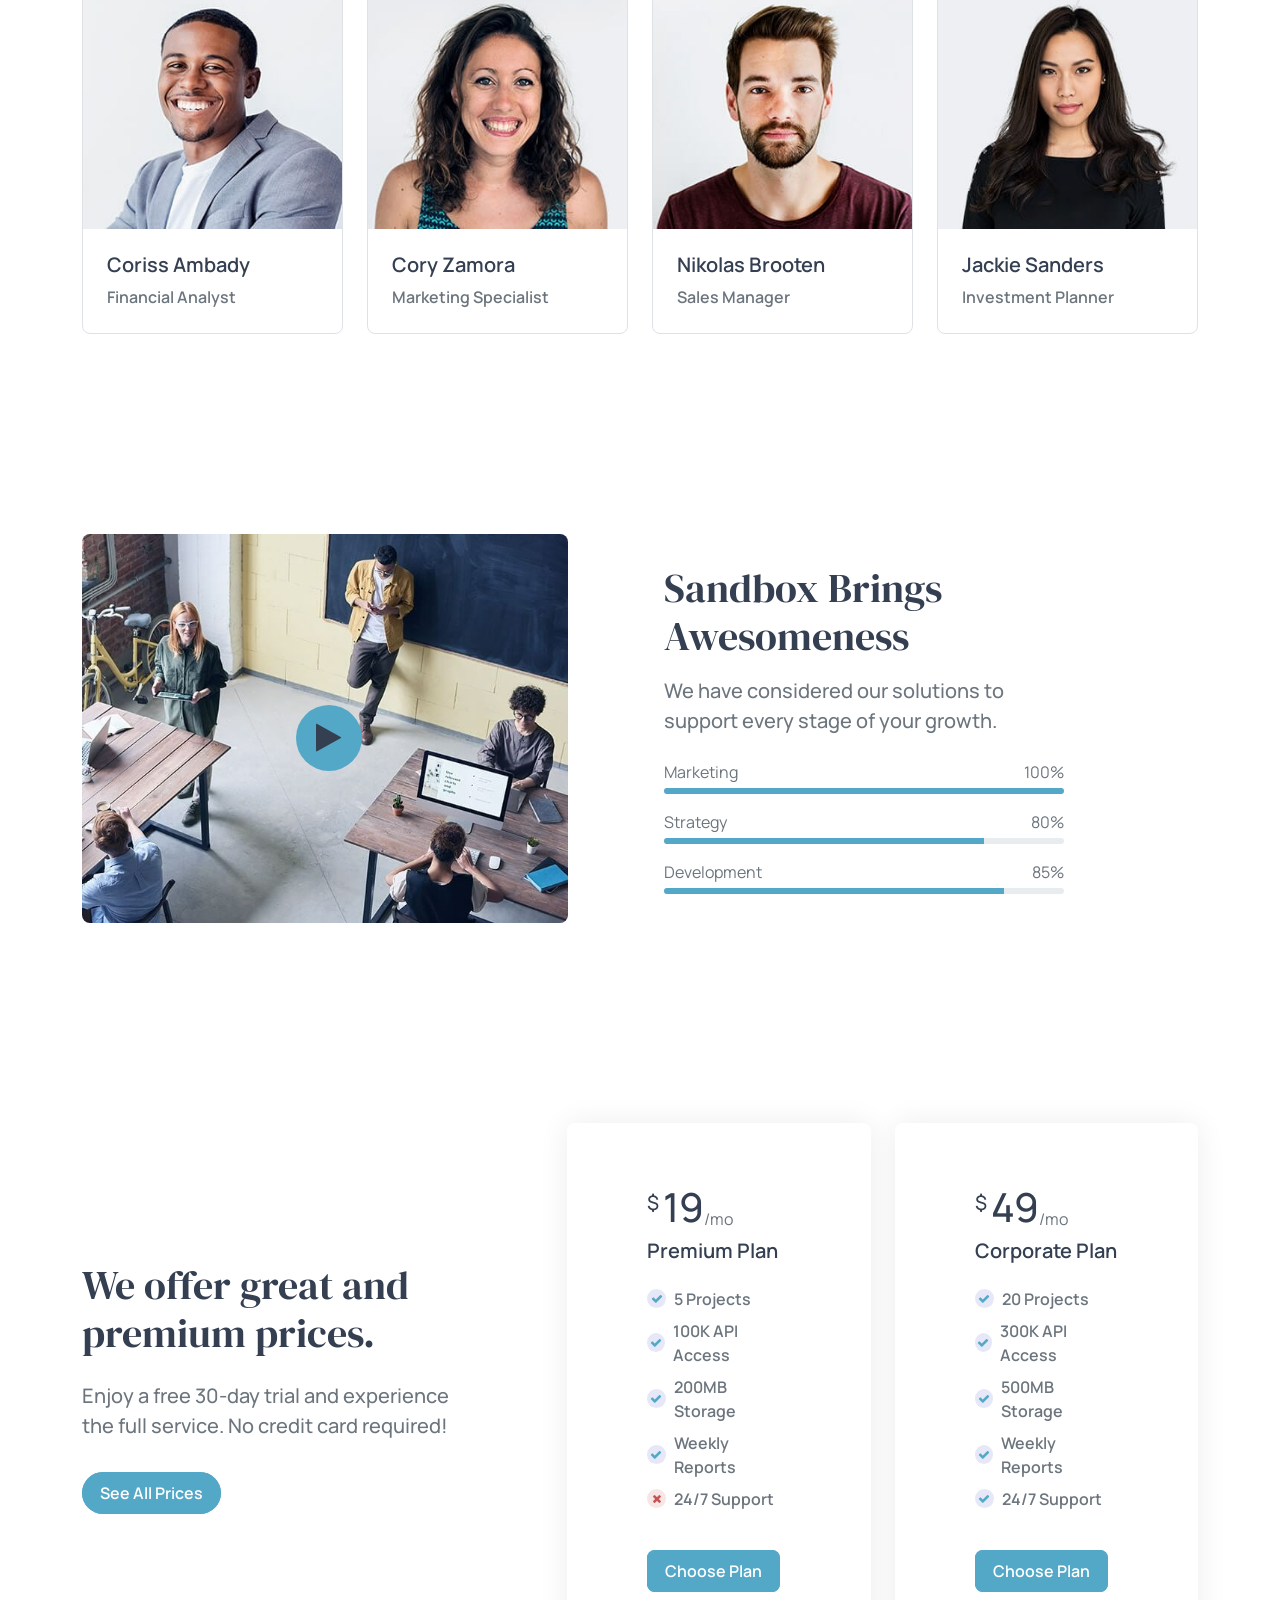
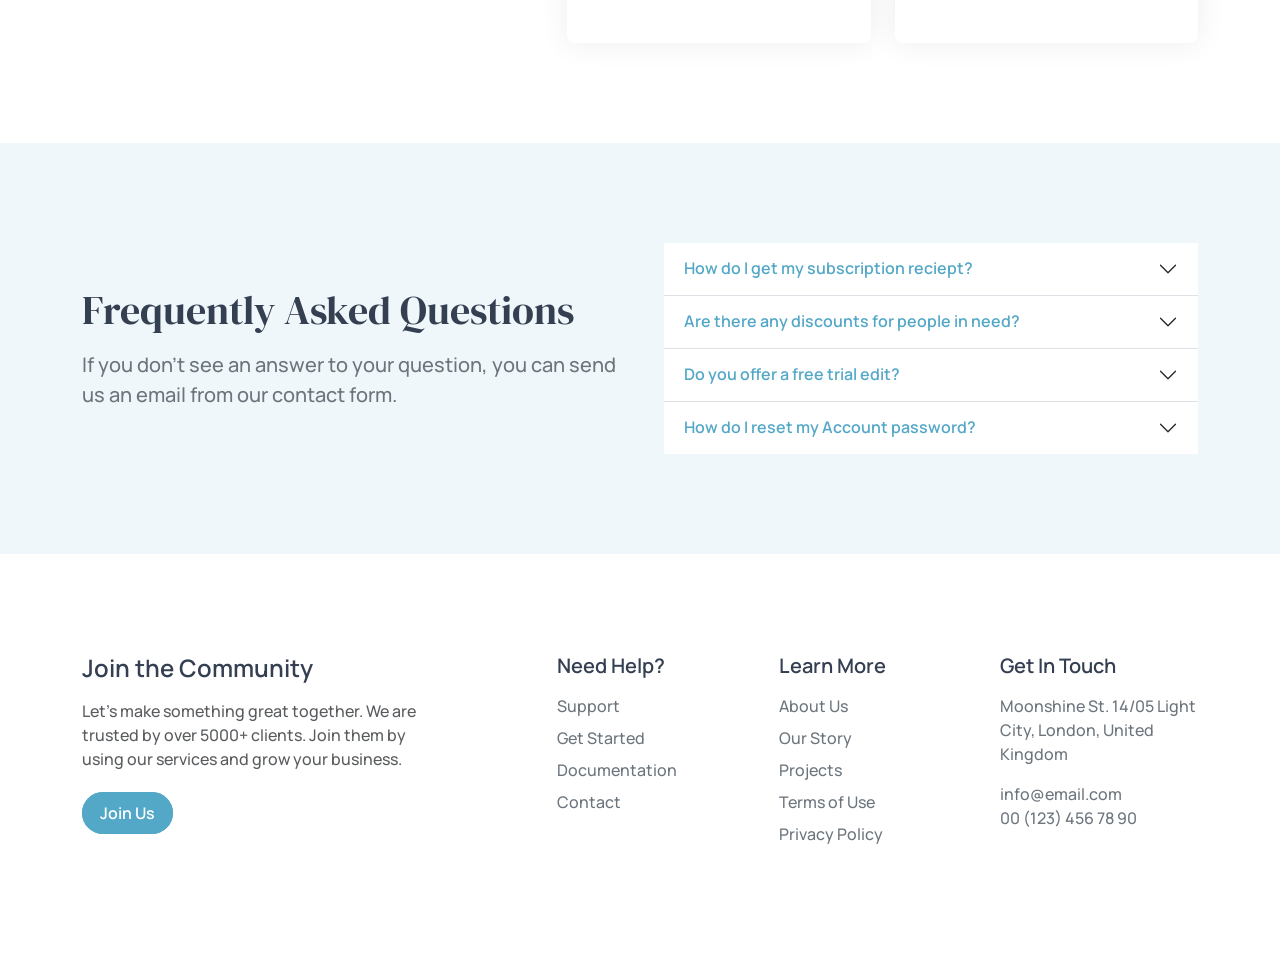
==== commit 470c60b8: "blog page 80% done" ====
--- a/index.html
+++ b/index.html
@@ -507,39 +507,32 @@
                     <a href="contact.html" class="btn_a px-3 py-2 text-white fw-semibold rounded-5 text-decoration-none">Join Us</a>
                 </div>
                 <div class="col-lg-7 offset-lg-1">
-                    <div class="row align-items-lg-start align-items-center">
+                    <div class="row">
                         <div class="col-lg-4 col-md-4">
-                            <h5 class="fw-semibold mb-3 mt-lg-0 mt-md-4 mt-5">Need Help?</h5>
+                            <h5 class="fw-semibold mb-lg-3 mb-md-3 mb-2 mt-lg-0 mt-5">Need Help?</h5>
                             <ul class="links ps-0 list-unstyled">
-                                <li class="mb-2"><a href="#" class="text-secondary text-decoration-none">Support</a></li>
-                                <li class="mb-2"><a href="#" class="text-secondary text-decoration-none">Get Started</a></li>
-                                <li class="mb-2"><a href="#" class="text-secondary text-decoration-none">Documentation</a></li>
+                                <li class="mb-lg-2 mb-md-2 mb-0"><a href="#" class="text-secondary text-decoration-none">Support</a></li>
+                                <li class="mb-lg-2 mb-md-2 mb-0"><a href="#" class="text-secondary text-decoration-none">Get Started</a></li>
+                                <li class="mb-lg-2 mb-md-2 mb-0"><a href="#" class="text-secondary text-decoration-none">Documentation</a></li>
                                 <li><a href="contact.html" class="text-secondary text-decoration-none">Contact</a></li>
                             </ul>
                         </div>
                         <div class="col-lg-4 col-md-4">
-                            <h5 class="fw-semibold mb-3 mt-lg-0 mt-5">Learn More</h5>
+                            <h5 class="fw-semibold mb-lg-3 mb-md-3 mb-2 mt-lg-0 mt-md-5 mt-4">Learn More</h5>
                             <ul class="links ps-0 list-unstyled">
-                                <li class="mb-2"><a href="about.html" class="text-secondary text-decoration-none">About Us</a></li>
-                                <li class="mb-2"><a href="#" class="text-secondary text-decoration-none">Our Story</a></li>
-                                <li class="mb-2"><a href="#" class="text-secondary text-decoration-none">Projects</a></li>
-                                <li class="mb-2"><a href="#" class="text-secondary text-decoration-none">Terms of Use</a></li>
+                                <li class="mb-lg-2 mb-md-2 mb-0"><a href="about.html" class="text-secondary text-decoration-none">About Us</a></li>
+                                <li class="mb-lg-2 mb-md-2 mb-0"><a href="#" class="text-secondary text-decoration-none">Our Story</a></li>
+                                <li class="mb-lg-2 mb-md-2 mb-0"><a href="#" class="text-secondary text-decoration-none">Projects</a></li>
+                                <li class="mb-lg-2 mb-md-2 mb-0"><a href="#" class="text-secondary text-decoration-none">Terms of Use</a></li>
                                 <li><a href="#" class="text-secondary text-decoration-none">Privacy Policy</a></li>
                             </ul>
                         </div>
                         <div class="col-lg-4 col-md-4">
-                            <h5 class="fw-semibold mb-3 mt-lg-0 mt-4">Get In Touch</h5>
-                            <p class="text-secondary">Moonshine St. 14/05 Light City, London, United Kingdom</p>
+                            <h5 class="fw-semibold mb-3 mt-lg-0 mt-md-0 margin_top mt-4">Get In Touch</h5>
+                            <p class="text-secondary mb-lg-3 mb-md-3 mb-2">Moonshine St. 14/05 Light City, London, United Kingdom</p>
                             <a href="#" class="email d-block text-secondary text-decoration-none">info@email.com</a>
                             <a href="#" class="number d-block text-secondary text-decoration-none">00 (123) 456 78 90</a>
                         </div>
-                    </div>
-                </div>
-            </div>
-            <div class="copyright py-5 mt-5 border-top">
-                <div class="row justify-content-between">
-                    <div class="col-lg-6">
-                        <p class="text-secondary mb-0">© 2025 Sandbox. All rights reserved.</p>
                     </div>
                 </div>
             </div>
--- a/css/master.css
+++ b/css/master.css
@@ -22,7 +22,7 @@
 }
 .btn_a:hover {
     transform: translateY(-2px);
-    box-shadow: 0 6px 10px 0 #ddd;
+    box-shadow: 0 6px 10px 0 #0000001e;
 }
 .btn_b {
     border: 2px solid #54a8c7;
@@ -32,7 +32,7 @@
     background-color: #54a8c7;
     color: #fff;
     transform: translateY(-2px);
-    box-shadow: 0 6px 10px 0 #ddd;
+    box-shadow: 0 6px 10px 0 #0000001e;
 }
 
 
@@ -57,7 +57,7 @@
 
 /* Footer CSS Start */
 footer {
-    padding: 100px 0 0;
+    padding: 100px 0;
 }
 footer h4, footer h5 {
     color: #343f52;
@@ -72,4 +72,38 @@
 footer .links li a:hover, footer .email:hover, footer .number:hover {
     color: #54a8c7 !important;
 }
+@media screen and (max-width: 768px) {
+    footer {
+        padding: 60px 0;
+    }
+    footer h4 {
+        font-size: 18px;
+    }
+    footer h5 {
+        font-size: 16px;
+    }
+    footer h6, footer p, footer .links li a, footer .email, footer .number, footer .btn_a {
+        font-size: 14px;
+    }
+    footer .margin_top {
+        margin-top: 44px !important;
+    }
+}
+@media screen and (max-width: 576px) {
+    footer {
+        padding: 38px 0;
+    }
+    footer h4 {
+        font-size: 16px;
+    }
+    footer h5 {
+        font-size: 14px;
+    }
+    footer h6, footer p, footer .links li a, footer .email, footer .number, footer .btn_a {
+        font-size: 12px;
+    }
+    footer .margin_top {
+        margin-top: 24px !important;
+    }
+}
 /* Footer CSS End */
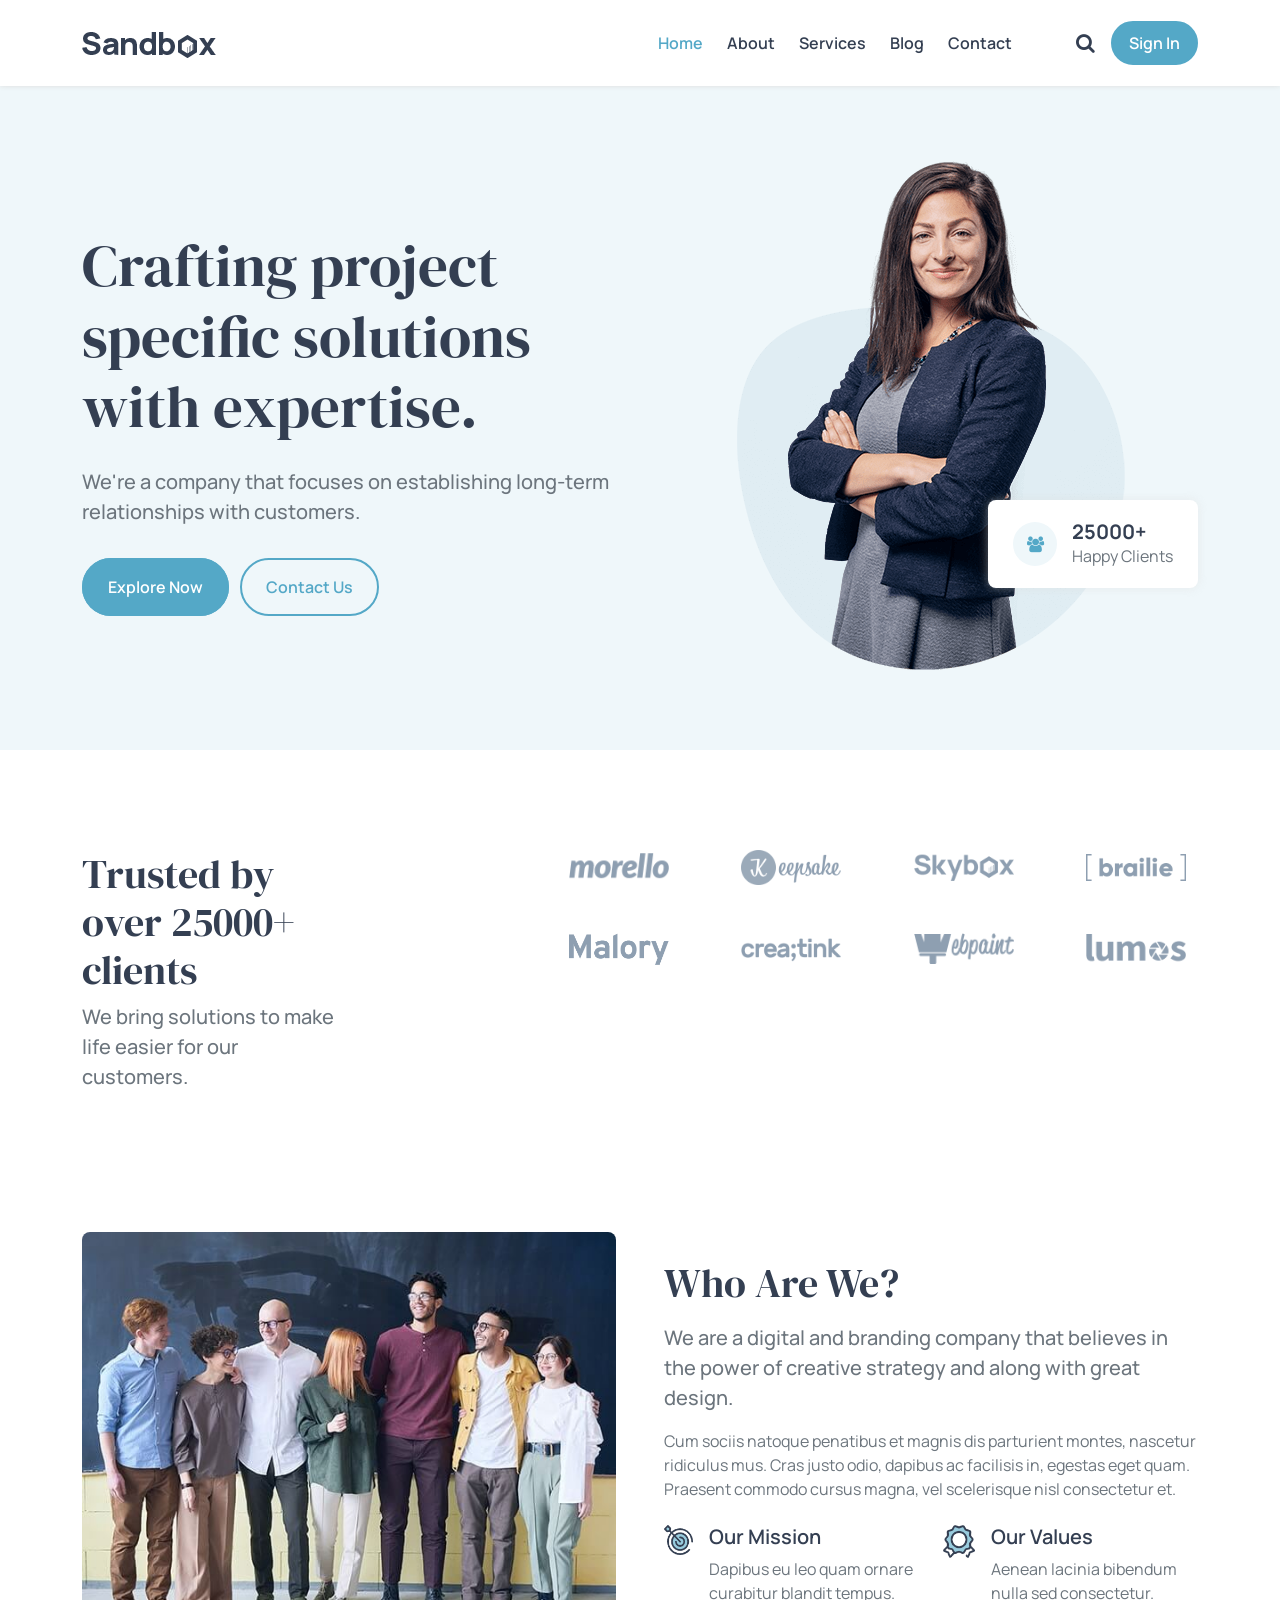
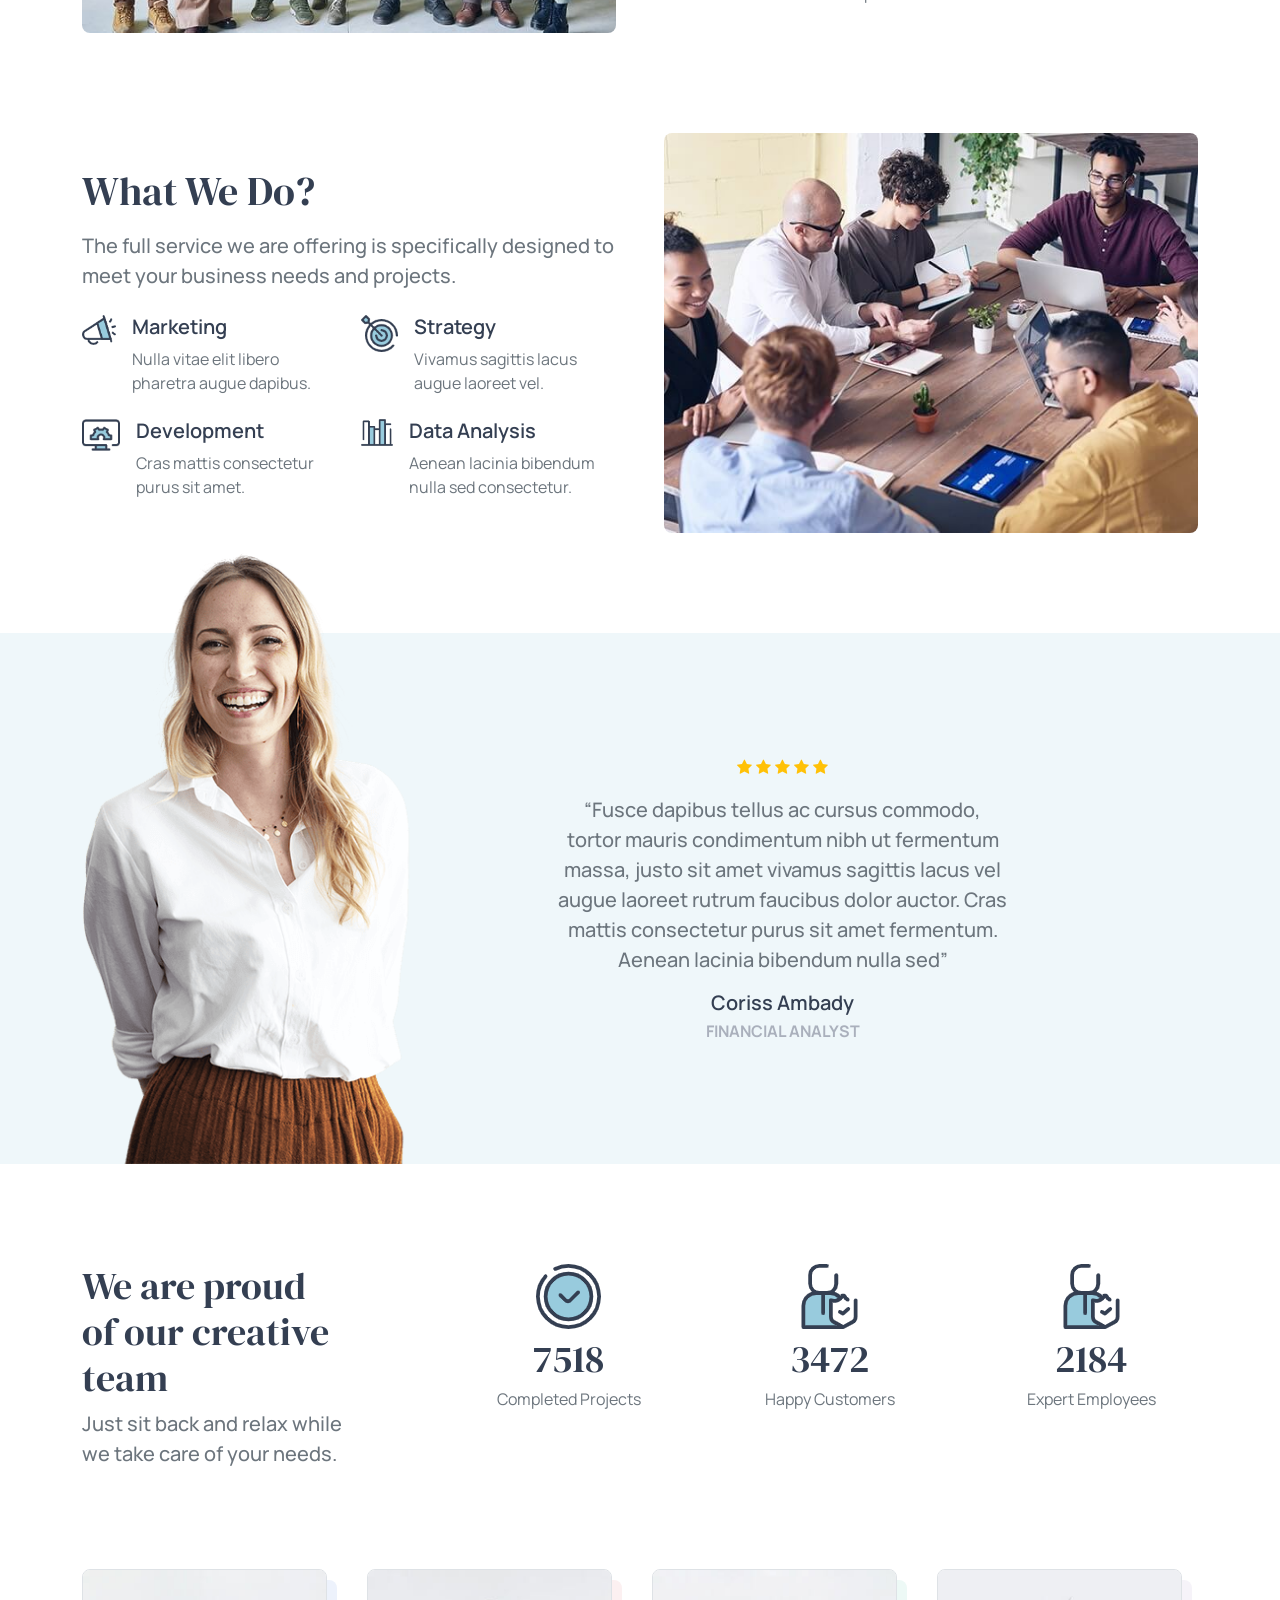
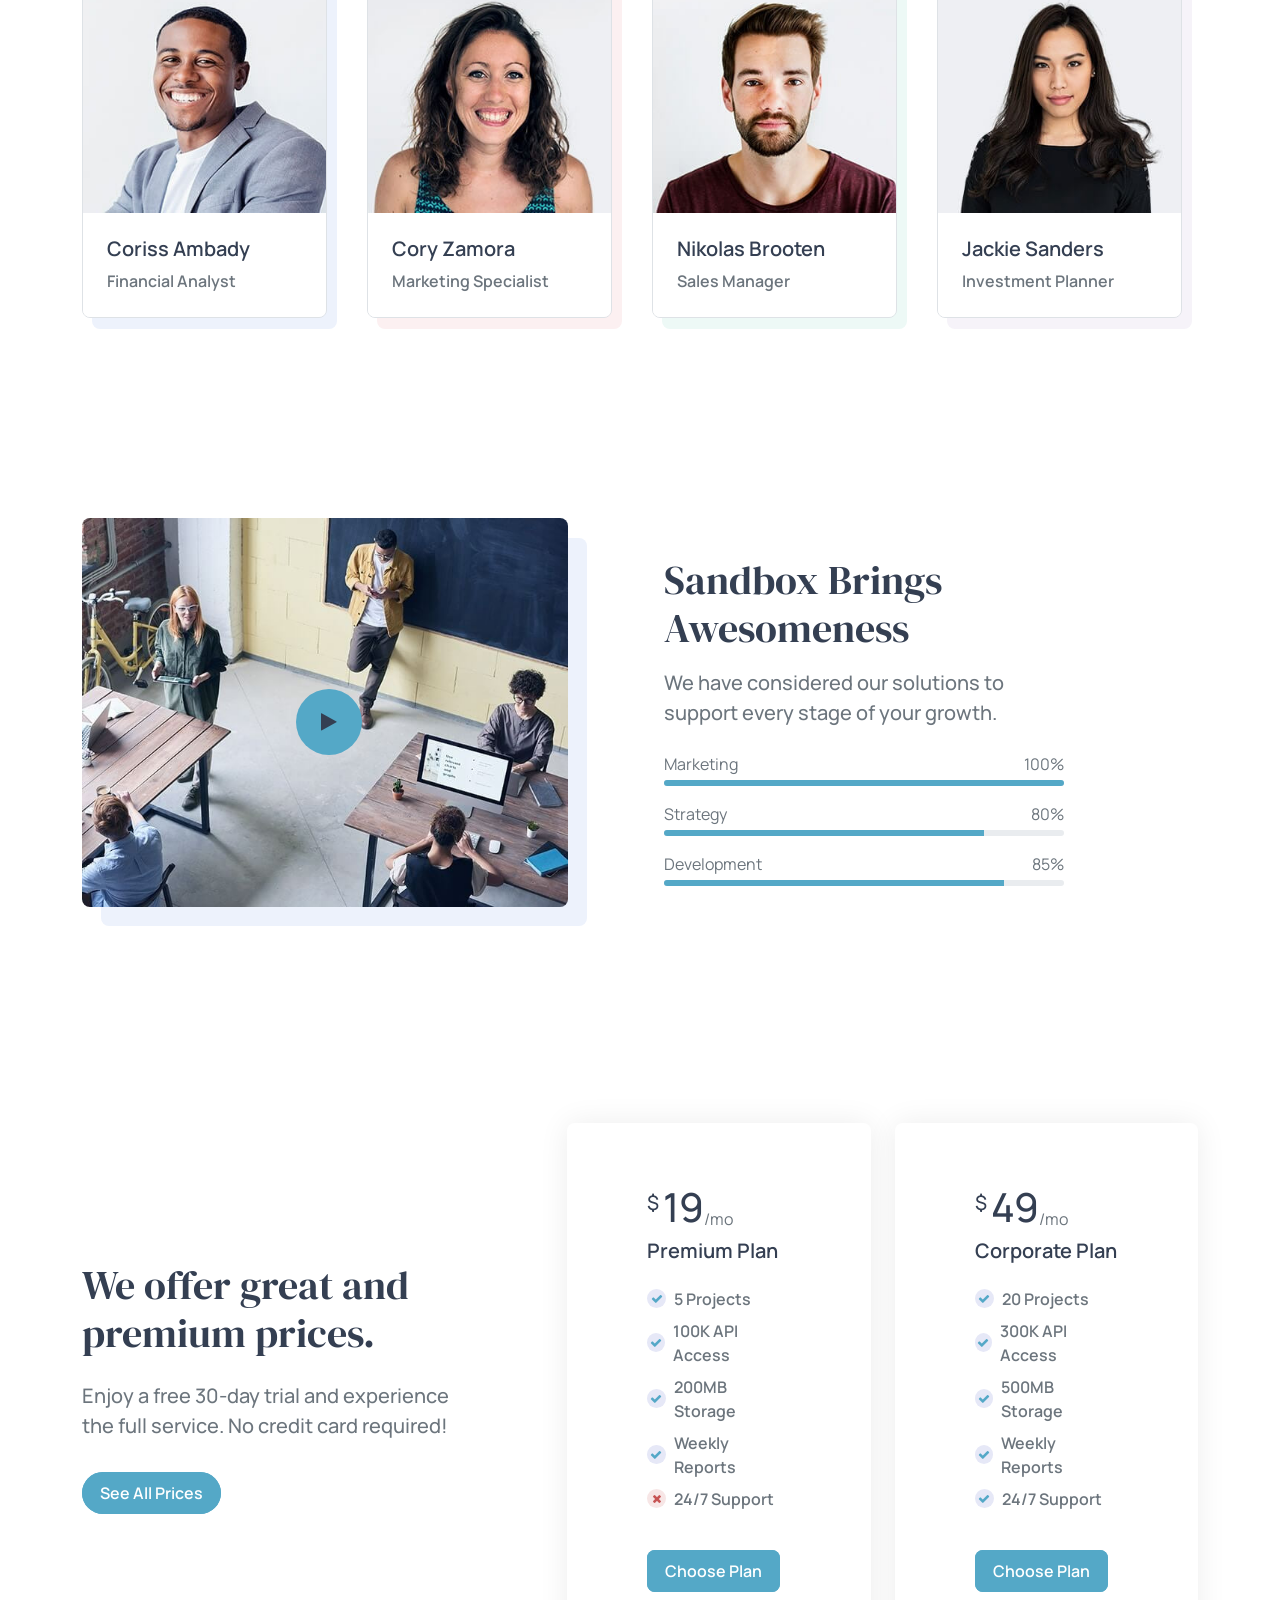
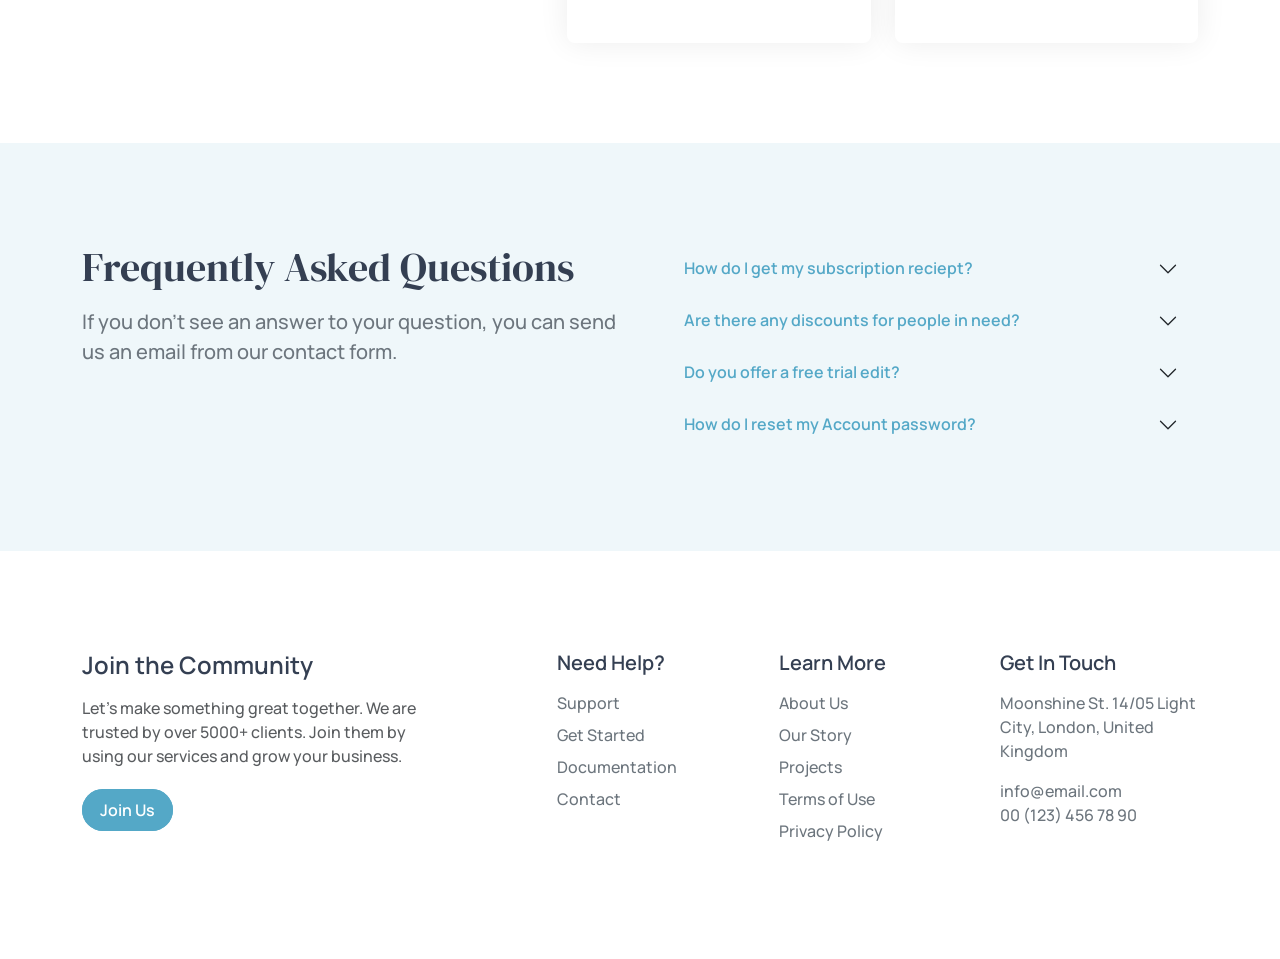
==== commit 51f946ba: "bugs fixed" ====
--- a/index.html
+++ b/index.html
@@ -282,39 +282,51 @@
         <div class="container">
             <div class="row g-lg-4 g-md-4 g-3">
                 <div class="col-lg-3 col-md-6">
-                    <div class="item rounded-3 border">
-                        <div class="image"><img src="images/team/1.jpg" alt=""></div>
-                        <div class="texts p-4">
-                            <h5 class="fw-semibold">Coriss Ambady</h5>
-                            <p class="text-secondary mb-0 fw-semibold">Financial Analyst</p>
-                        </div>
+                    <div class="wrapper me-3 mb-lg-0 mb-3">
+                        <div class="item rounded-3 border">
+                            <div class="image"><img src="images/team/1.jpg" alt=""></div>
+                            <div class="texts bg-white p-4">
+                                <h5 class="fw-semibold">Coriss Ambady</h5>
+                                <p class="text-secondary mb-0 fw-semibold">Financial Analyst</p>
+                            </div>
+                        </div>
+                        <div class="bg rounded-3 a"></div>
                     </div>
                 </div>
                 <div class="col-lg-3 col-md-6">
-                    <div class="item rounded-3 border">
-                        <div class="image"><img src="images/team/2.jpg" alt=""></div>
-                        <div class="texts p-4">
-                            <h5 class="fw-semibold">Cory Zamora</h5>
-                            <p class="text-secondary mb-0 fw-semibold">Marketing Specialist</p>
-                        </div>
+                    <div class="wrapper me-3 mb-lg-0 mb-3">
+                        <div class="item rounded-3 border">
+                            <div class="image"><img src="images/team/2.jpg" alt=""></div>
+                            <div class="texts bg-white p-4">
+                                <h5 class="fw-semibold">Cory Zamora</h5>
+                                <p class="text-secondary mb-0 fw-semibold">Marketing Specialist</p>
+                            </div>
+                        </div>
+                        <div class="bg rounded-3 b"></div>
                     </div>
                 </div>
                 <div class="col-lg-3 col-md-6">
-                    <div class="item rounded-3 border">
-                        <div class="image"><img src="images/team/3.jpg" alt=""></div>
-                        <div class="texts p-4">
-                            <h5 class="fw-semibold">Nikolas Brooten</h5>
-                            <p class="text-secondary mb-0 fw-semibold">Sales Manager</p>
+                    <div class="wrapper me-3 mb-lg-0 mb-3">
+                        <div class="item rounded-3 border">
+                            <div class="image"><img src="images/team/3.jpg" alt=""></div>
+                            <div class="texts bg-white p-4">
+                                <h5 class="fw-semibold">Nikolas Brooten</h5>
+                                <p class="text-secondary mb-0 fw-semibold">Sales Manager</p>
+                            </div>
+                            <div class="bg rounded-3 c"></div>
                         </div>
                     </div>
                 </div>
                 <div class="col-lg-3 col-md-6">
-                    <div class="item rounded-3 border">
-                        <div class="image"><img src="images/team/4.jpg" alt=""></div>
-                        <div class="texts p-4">
-                            <h5 class="fw-semibold">Jackie Sanders</h5>
-                            <p class="text-secondary mb-0 fw-semibold">Investment Planner</p>
-                        </div>
+                    <div class="wrapper me-3 mb-lg-0 mb-3">
+                        <div class="item rounded-3 border">
+                            <div class="image"><img src="images/team/4.jpg" alt=""></div>
+                            <div class="texts bg-white p-4">
+                                <h5 class="fw-semibold">Jackie Sanders</h5>
+                                <p class="text-secondary mb-0 fw-semibold">Investment Planner</p>
+                            </div>
+                        </div>
+                        <div class="bg rounded-3 d"></div>
                     </div>
                 </div>
             </div>
@@ -328,10 +340,13 @@
         <div class="container">
             <div class="row g-lg-5 g-md-5 g-4 justify-content-center align-items-center">
                 <div class="col-lg-6">
-                    <div class="image me-lg-5 me-0 text-center">
-                        <img src="images/sandbox/1.jpg" class="rounded-3" alt="">
-                        <a href="#" class="text-decoration-none rounded-circle fs-2 d-flex justify-content-center align-items-center"><i
-                                class="fa fa-play" aria-hidden="true"></i></a>
+                    <div class="wrapper me-lg-5 me-3 mb-3">
+                        <div class="image text-center">
+                            <img src="images/sandbox/1.jpg" class="rounded-3" alt="">
+                            <a href="#" class="text-decoration-none rounded-circle fs-5 d-flex justify-content-center align-items-center"><i
+                                    class="fa fa-play" aria-hidden="true"></i></a>
+                        </div>
+                        <div class="bg rounded-3"></div>
                     </div>
                 </div>
                 <div class="col-lg-6">
@@ -437,16 +452,16 @@
     <!-- FAQ Start -->
     <section class="faq">
         <div class="container">
-            <div class="row g-lg-5 g-md-5 g-4 align-items-center">
+            <div class="row g-lg-5 g-md-5 g-4">
                 <div class="col-lg-6">
                     <h1 class="fancy mb-3">Frequently Asked Questions</h1>
                     <h5 class="text-secondary mb-0 lh-base">If you don't see an answer to your question, you can send us an email from our contact form.</h5>
                 </div>
                 <div class="col-lg-6">
                     <div class="accordion accordion-flush" id="accordionFlushExample">
-                        <div class="accordion-item">
+                        <div class="accordion-item bg-transparent border-0">
                             <h2 class="accordion-header">
-                                <button class="accordion-button collapsed fw-semibold" type="button" data-bs-toggle="collapse"
+                                <button class="accordion-button bg-transparent collapsed fw-semibold" type="button" data-bs-toggle="collapse"
                                     data-bs-target="#flush-collapseOne" aria-expanded="false" aria-controls="flush-collapseOne">
                                     How do I get my subscription reciept?
                                 </button>
@@ -455,37 +470,37 @@
                                 <div class="accordion-body text-secondary">Fusce dapibus, tellus ac cursus commodo, tortor mauris condimentum nibh, ut fermentum massa justo sit amet risus.</div>
                             </div>
                         </div>
-                        <div class="accordion-item">
+                        <div class="accordion-item bg-transparent border-0">
                             <h2 class="accordion-header">
-                                <button class="accordion-button collapsed fw-semibold" type="button" data-bs-toggle="collapse"
+                                <button class="accordion-button bg-transparent collapsed fw-semibold" type="button" data-bs-toggle="collapse"
                                     data-bs-target="#flush-collapseTwo" aria-expanded="false" aria-controls="flush-collapseTwo">
                                     Are there any discounts for people in need?
                                 </button>
                             </h2>
                             <div id="flush-collapseTwo" class="accordion-collapse collapse" data-bs-parent="#accordionFlushExample">
-                                <div class="accordion-body">Fusce dapibus, tellus ac cursus commodo, tortor mauris condimentum nibh, ut fermentum massa justo sit amet risus.</div>
-                            </div>
-                        </div>
-                        <div class="accordion-item">
+                                <div class="accordion-body text-secondary">Fusce dapibus, tellus ac cursus commodo, tortor mauris condimentum nibh, ut fermentum massa justo sit amet risus.</div>
+                            </div>
+                        </div>
+                        <div class="accordion-item bg-transparent border-0">
                             <h2 class="accordion-header">
-                                <button class="accordion-button collapsed fw-semibold" type="button" data-bs-toggle="collapse"
+                                <button class="accordion-button bg-transparent collapsed fw-semibold" type="button" data-bs-toggle="collapse"
                                     data-bs-target="#flush-collapseThree" aria-expanded="false" aria-controls="flush-collapseThree">
                                     Do you offer a free trial edit?
                                 </button>
                             </h2>
                             <div id="flush-collapseThree" class="accordion-collapse collapse" data-bs-parent="#accordionFlushExample">
-                                <div class="accordion-body">Fusce dapibus, tellus ac cursus commodo, tortor mauris condimentum nibh, ut fermentum massa justo sit amet risus.</div>
-                            </div>
-                        </div>
-                        <div class="accordion-item">
+                                <div class="accordion-body text-secondary">Fusce dapibus, tellus ac cursus commodo, tortor mauris condimentum nibh, ut fermentum massa justo sit amet risus.</div>
+                            </div>
+                        </div>
+                        <div class="accordion-item bg-transparent border-0">
                             <h2 class="accordion-header">
-                                <button class="accordion-button collapsed fw-semibold" type="button" data-bs-toggle="collapse"
+                                <button class="accordion-button bg-transparent collapsed fw-semibold" type="button" data-bs-toggle="collapse"
                                     data-bs-target="#flush-collapseFour" aria-expanded="false" aria-controls="flush-collapseFour">
                                     How do I reset my Account password?
                                 </button>
                             </h2>
                             <div id="flush-collapseFour" class="accordion-collapse collapse" data-bs-parent="#accordionFlushExample">
-                                <div class="accordion-body">Fusce dapibus, tellus ac cursus commodo, tortor mauris condimentum nibh, ut fermentum massa justo sit amet risus.</div>
+                                <div class="accordion-body text-secondary">Fusce dapibus, tellus ac cursus commodo, tortor mauris condimentum nibh, ut fermentum massa justo sit amet risus.</div>
                             </div>
                         </div>
                     </div>
--- a/css/home.css
+++ b/css/home.css
@@ -279,6 +279,29 @@
 .team_btm {
     padding: 0 0 100px;
 }
+.team_btm .wrapper {
+    position: relative;
+}
+.team_btm .bg {
+    position: absolute;
+    top: 3%;
+    left: 4%;
+    width: 100%;
+    height: 100%;
+    z-index: -1;
+}
+.team_btm .a {
+    background-color: #edf2fc;
+}
+.team_btm .b {
+    background-color: #fcf0f1;
+}
+.team_btm .c {
+    background-color: #edf9f6;
+}
+.team_btm .d {
+    background-color: #f6f3f9;
+}
 .team_btm .item {
     overflow: hidden;
 }
@@ -316,6 +339,18 @@
 /* Sandbox CSS Start */
 .sandbox {
     padding: 100px 0;
+}
+.sandbox .wrapper {
+    position: relative;
+}
+.sandbox .wrapper .bg {
+    position: absolute;
+    top: 5%;
+    left: 4%;
+    width: 100%;
+    height: 100%;
+    background-color: #edf2fc;
+    z-index: -1;
 }
 .sandbox .image {
     position: relative;
@@ -463,6 +498,10 @@
 .faq .accordion-button {
     color: #54a8c7;
 }
+.faq .accordion-button:focus {
+    box-shadow: none;
+    border: 0;
+}
 @media screen and (max-width: 768px) {
     .faq {
         padding: 60px 0;
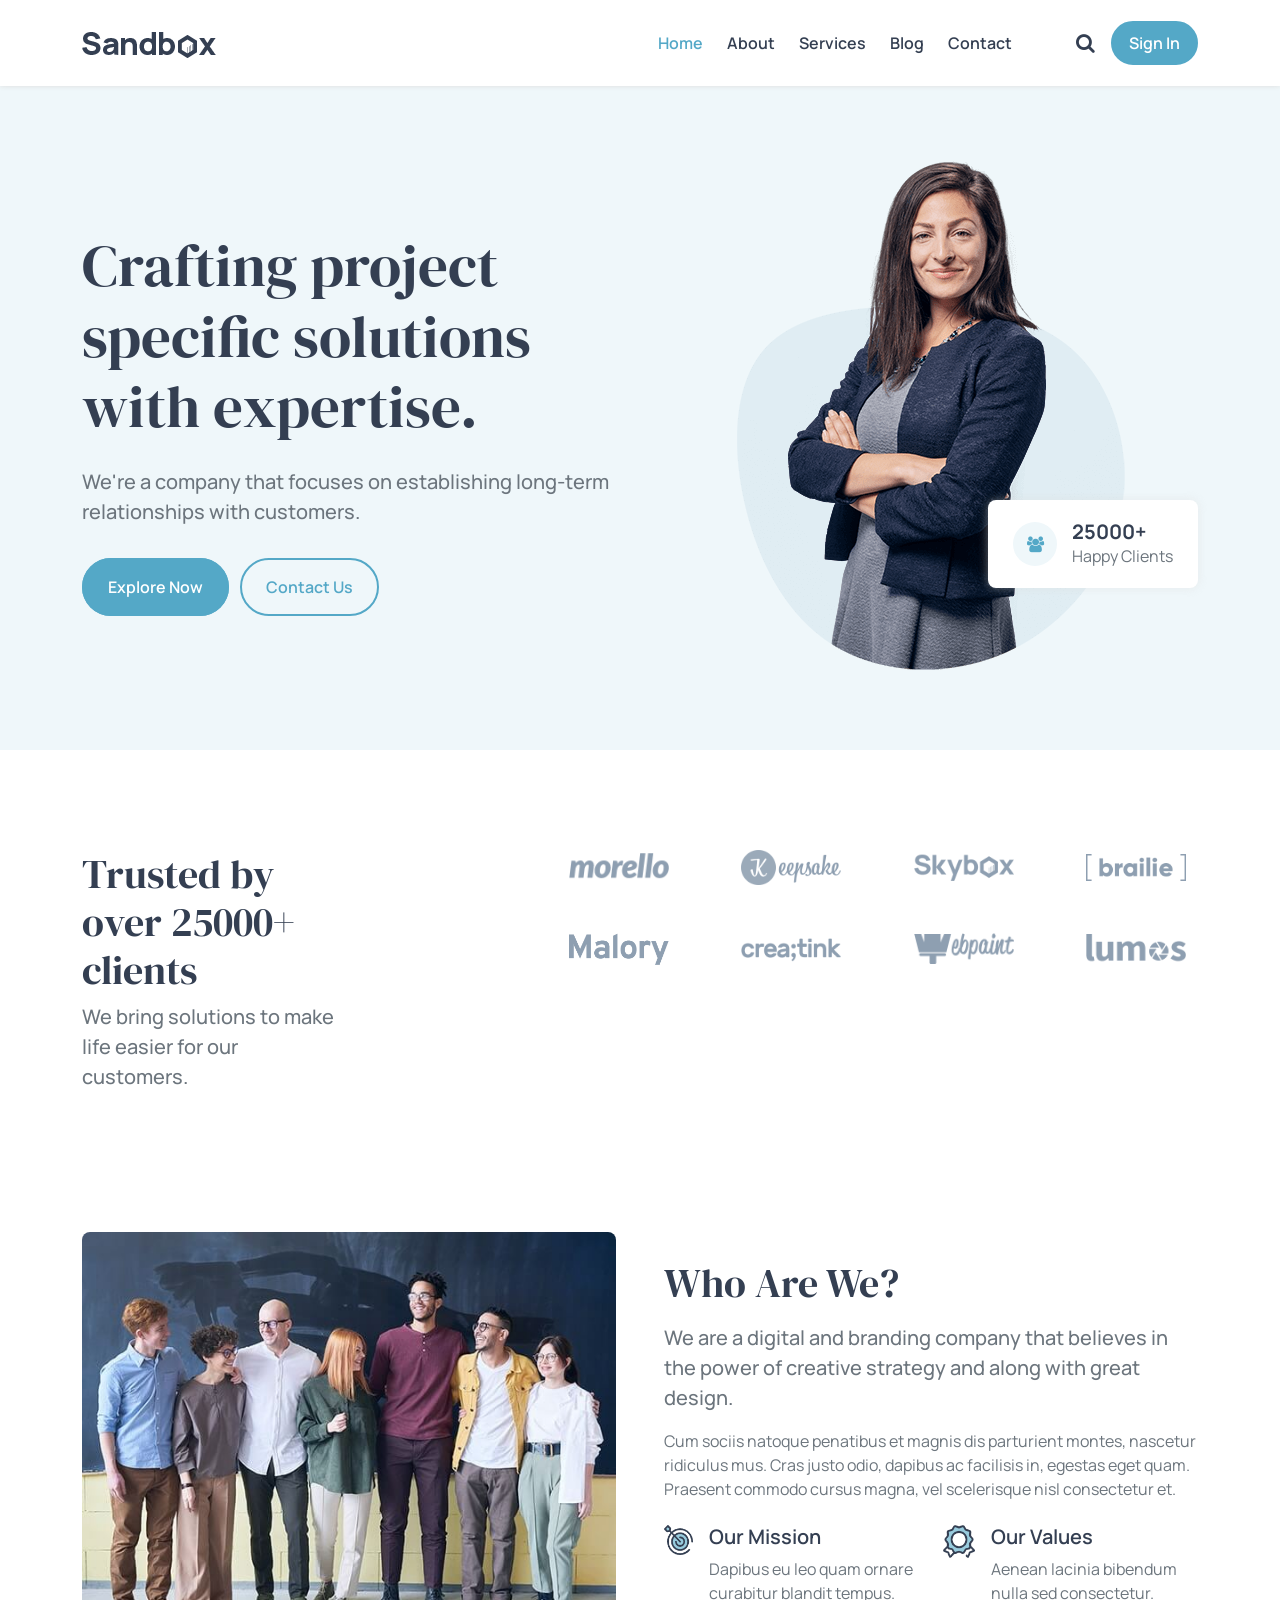
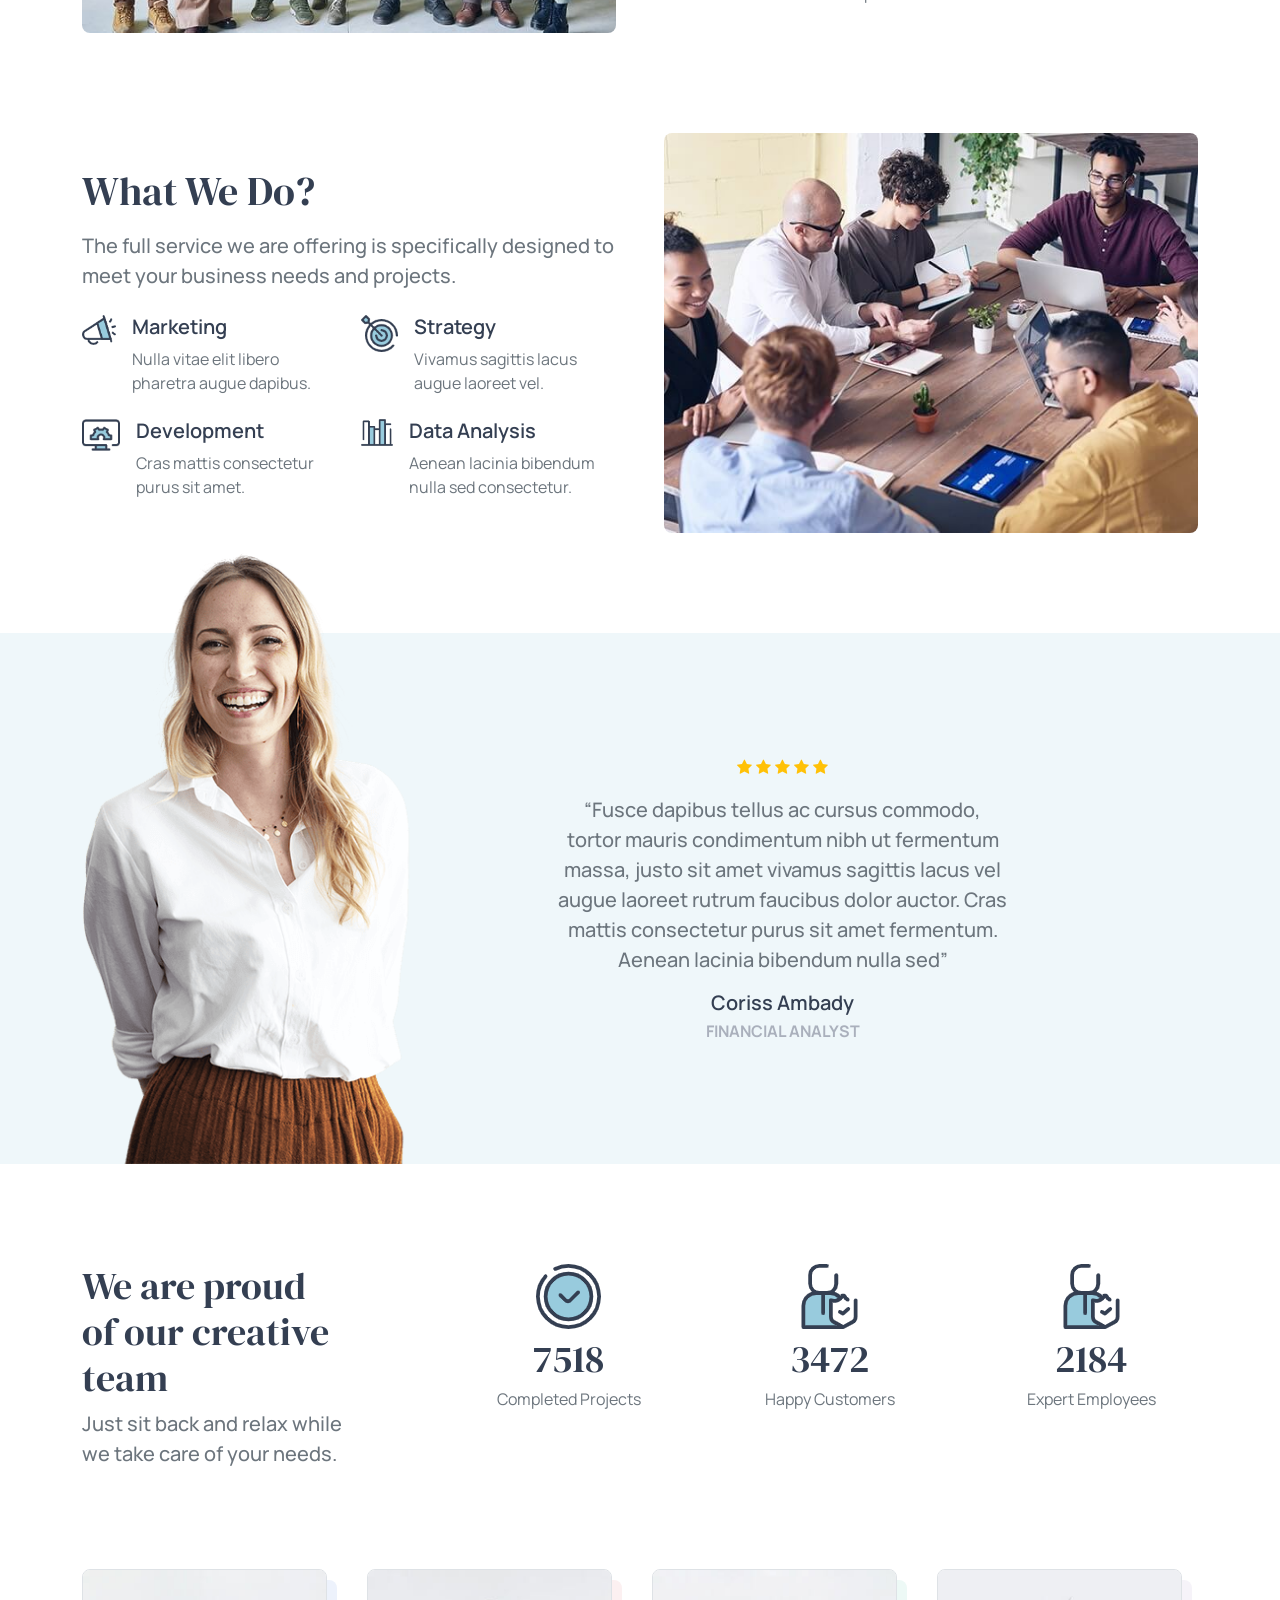
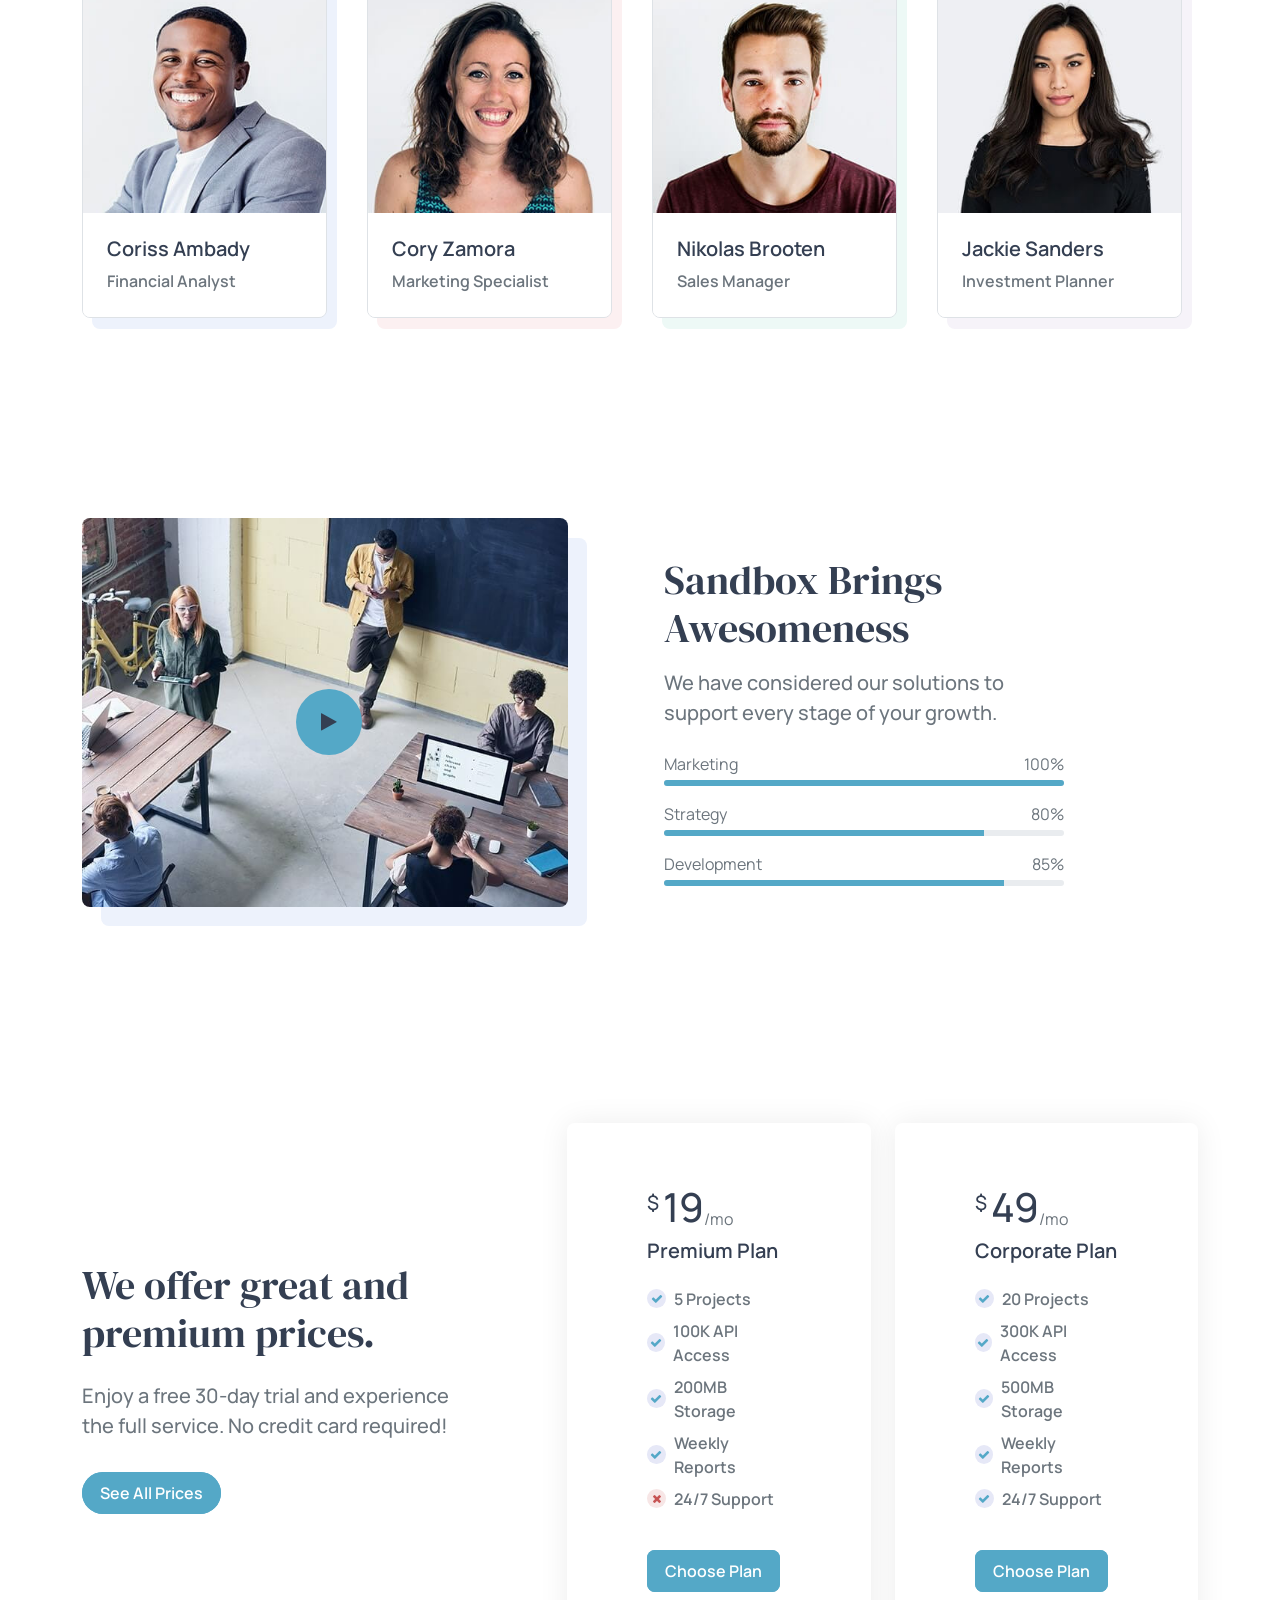
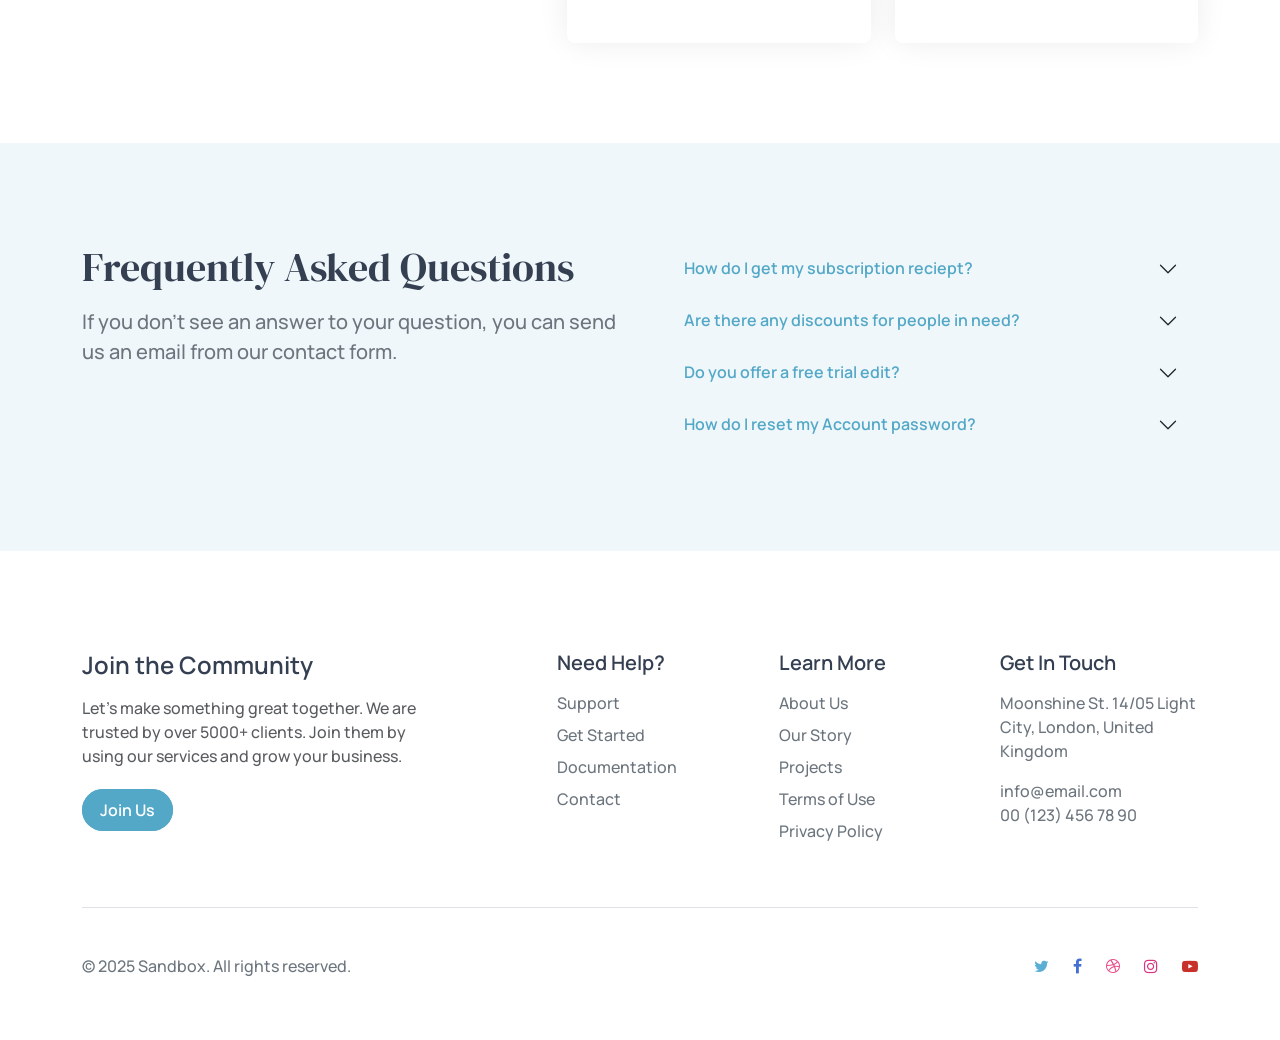
==== commit 17c9d4eb: "footer fixed" ====
--- a/index.html
+++ b/index.html
@@ -551,6 +551,22 @@
                     </div>
                 </div>
             </div>
+            <div class="copyright border-top mt-5">
+                <div class="row justify-content-between">
+                    <div class="col-lg-6 col-md-6">
+                        <p class="text-secondary mb-0 text-lg-start text-md-start text-center mb-lg-0 mb-md-0 mb-2">© 2025 Sandbox. All rights reserved.</p>
+                    </div>
+                    <div class="col-lg-6 col-md-6">
+                        <ul class="socials ps-0 list-unstyled d-flex align-items-center justify-content-lg-end justify-content-md-end justify-content-center">
+                            <li class="me-4"><a href="#" class="text-decoration-none twitter"><i class="fa fa-twitter" aria-hidden="true"></i></a></li>
+                            <li class="me-4"><a href="#" class="text-decoration-none facebook"><i class="fa fa-facebook" aria-hidden="true"></i></a></li>
+                            <li class="me-4"><a href="#" class="text-decoration-none dribbble"><i class="fa fa-dribbble" aria-hidden="true"></i></a></li>
+                            <li class="me-4"><a href="#" class="text-decoration-none instagram"><i class="fa fa-instagram" aria-hidden="true"></i></a></li>
+                            <li><a href="#" class="text-decoration-none youtube"><i class="fa fa-youtube-play" aria-hidden="true"></i></a></li>
+                        </ul>
+                    </div>
+                </div>
+            </div>
         </div>
     </footer>
     <!-- Footer End -->
--- a/css/master.css
+++ b/css/master.css
@@ -12,6 +12,9 @@
 }
 .fancy {
     font-family: "DM Serif Display", sans-serif;
+}
+.cyan {
+    color: #54a8c7;
 }
 
 
@@ -31,6 +34,14 @@
 .btn_b:hover {
     background-color: #54a8c7;
     color: #fff;
+    transform: translateY(-2px);
+    box-shadow: 0 6px 10px 0 #0000001e;
+}
+.btn_c {
+    background-color: #343f52;
+    border: 2px solid #343f52;
+}
+.btn_c:hover {
     transform: translateY(-2px);
     box-shadow: 0 6px 10px 0 #0000001e;
 }
@@ -57,7 +68,7 @@
 
 /* Footer CSS Start */
 footer {
-    padding: 100px 0;
+    padding: 100px 0 0;
 }
 footer h4, footer h5 {
     color: #343f52;
@@ -72,9 +83,27 @@
 footer .links li a:hover, footer .email:hover, footer .number:hover {
     color: #54a8c7 !important;
 }
+footer .copyright {
+    padding: 46px 0;
+}
+footer .copyright .socials .twitter {
+    color: #5daed5;
+}
+footer .copyright .socials .facebook {
+    color: #4470cf;
+}
+footer .copyright .socials .dribbble {
+    color: #e94d88;
+}
+footer .copyright .socials .instagram {
+    color: #d53581;
+}
+footer .copyright .socials .youtube {
+    color: #c8312b;
+}
 @media screen and (max-width: 768px) {
     footer {
-        padding: 60px 0;
+        padding: 60px 0 0;
     }
     footer h4 {
         font-size: 18px;
@@ -88,10 +117,13 @@
     footer .margin_top {
         margin-top: 44px !important;
     }
+    footer .copyright {
+        padding: 38px 0 24px;
+    }
 }
 @media screen and (max-width: 576px) {
     footer {
-        padding: 38px 0;
+        padding: 38px 0 0;
     }
     footer h4 {
         font-size: 16px;
@@ -105,5 +137,8 @@
     footer .margin_top {
         margin-top: 24px !important;
     }
+    footer .copyright {
+        padding: 34px 0 20px;
+    }
 }
 /* Footer CSS End */
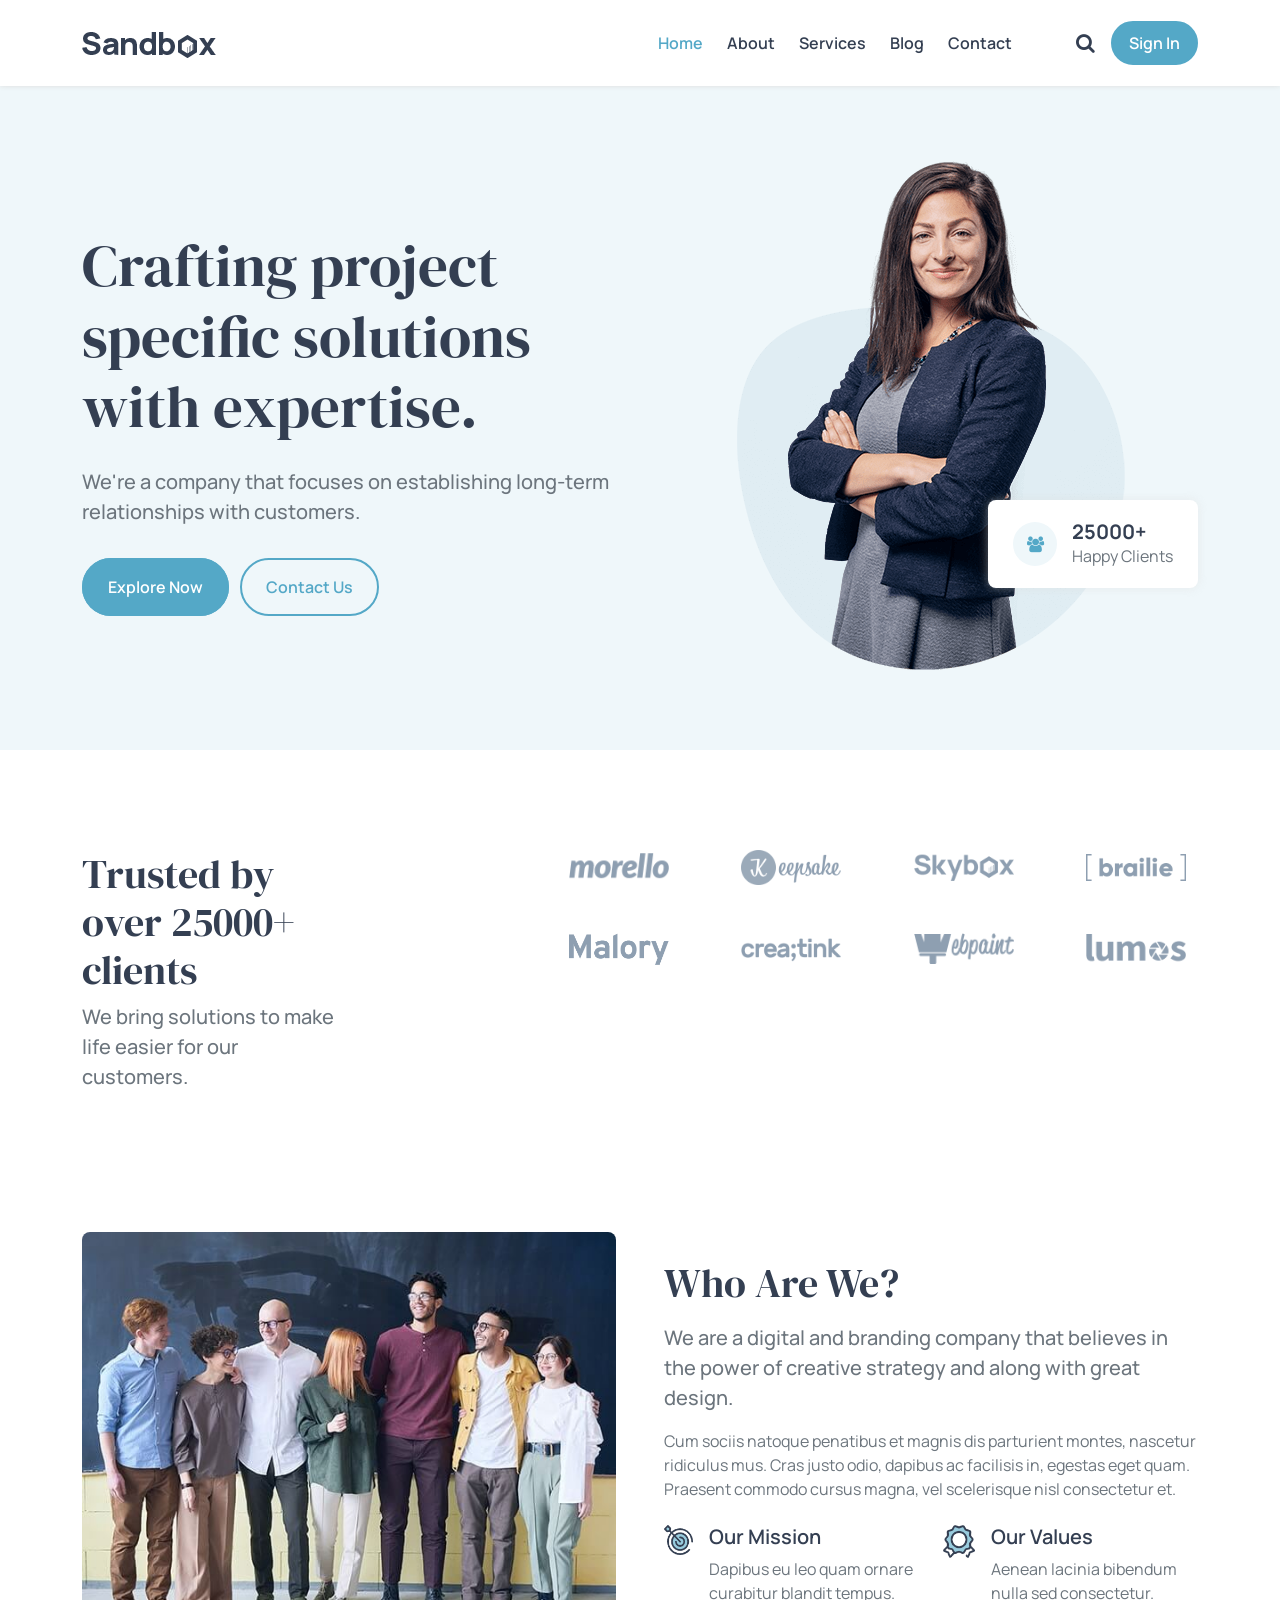
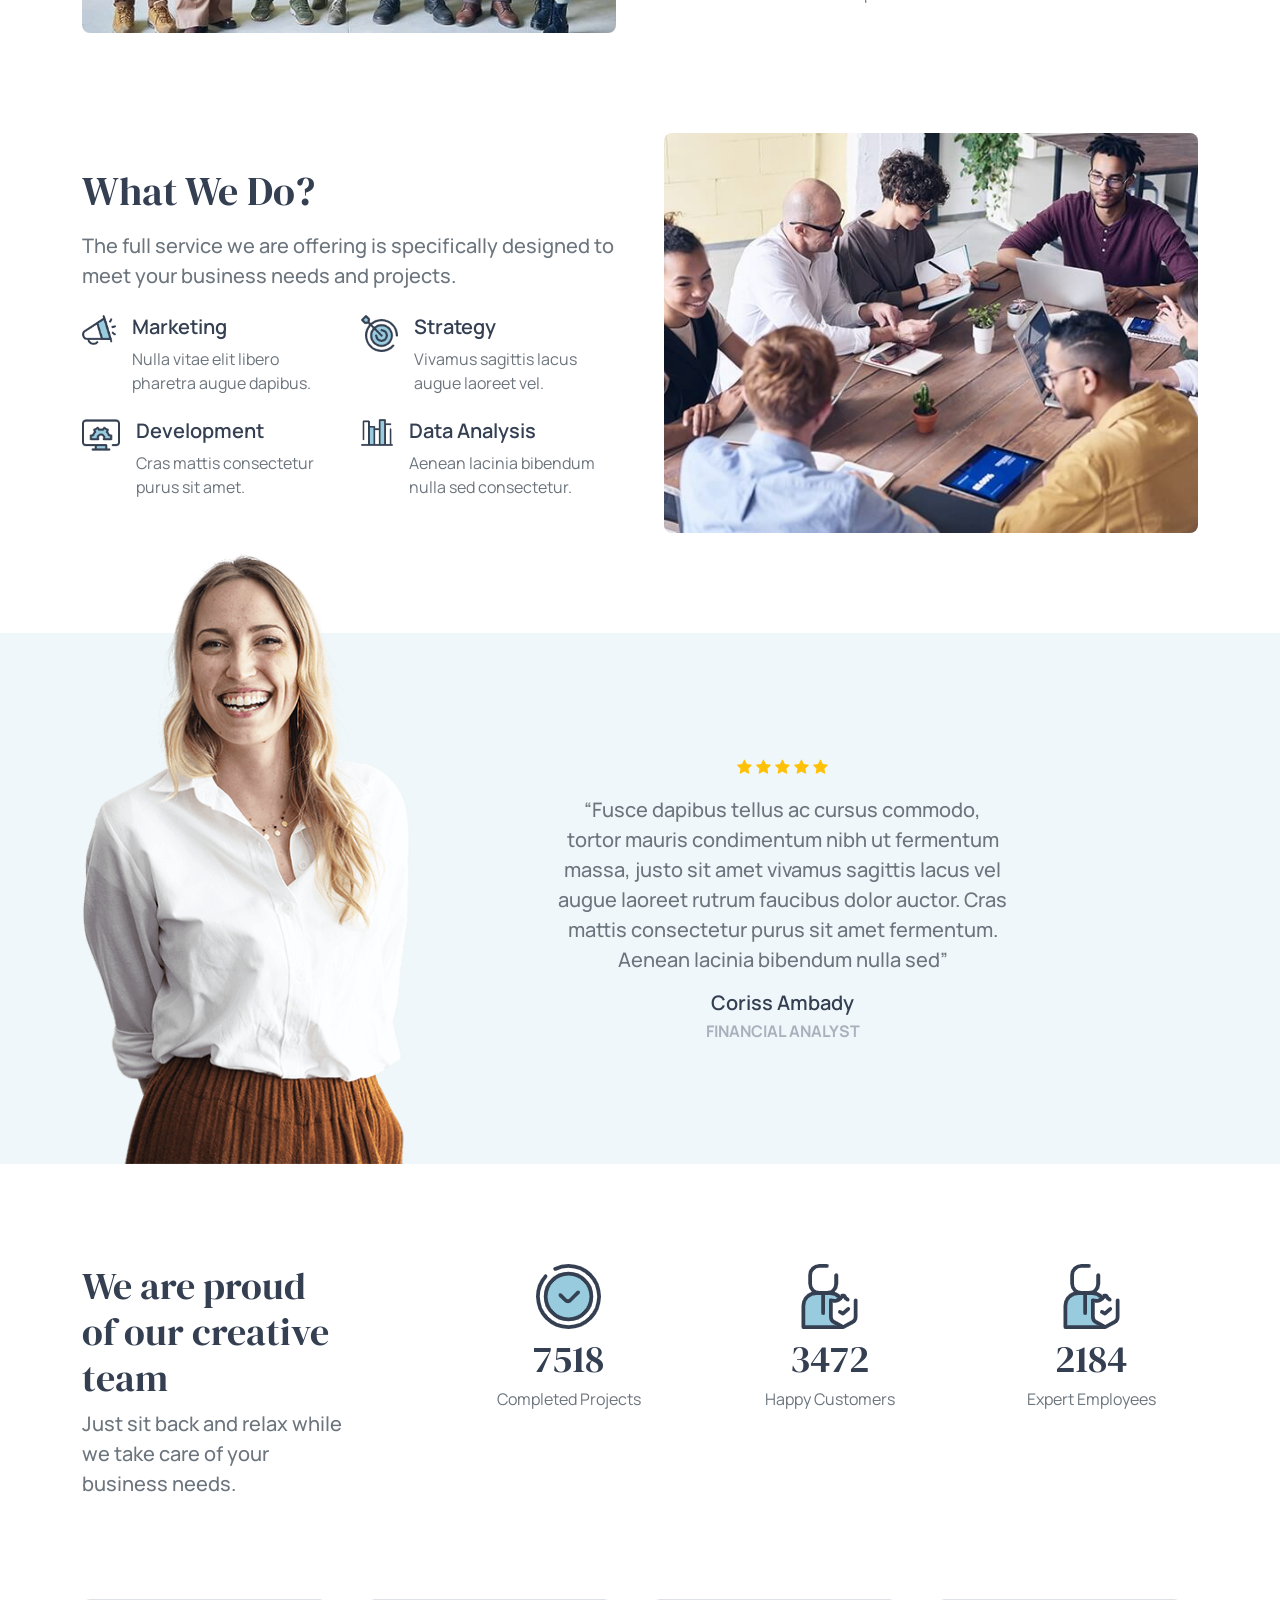
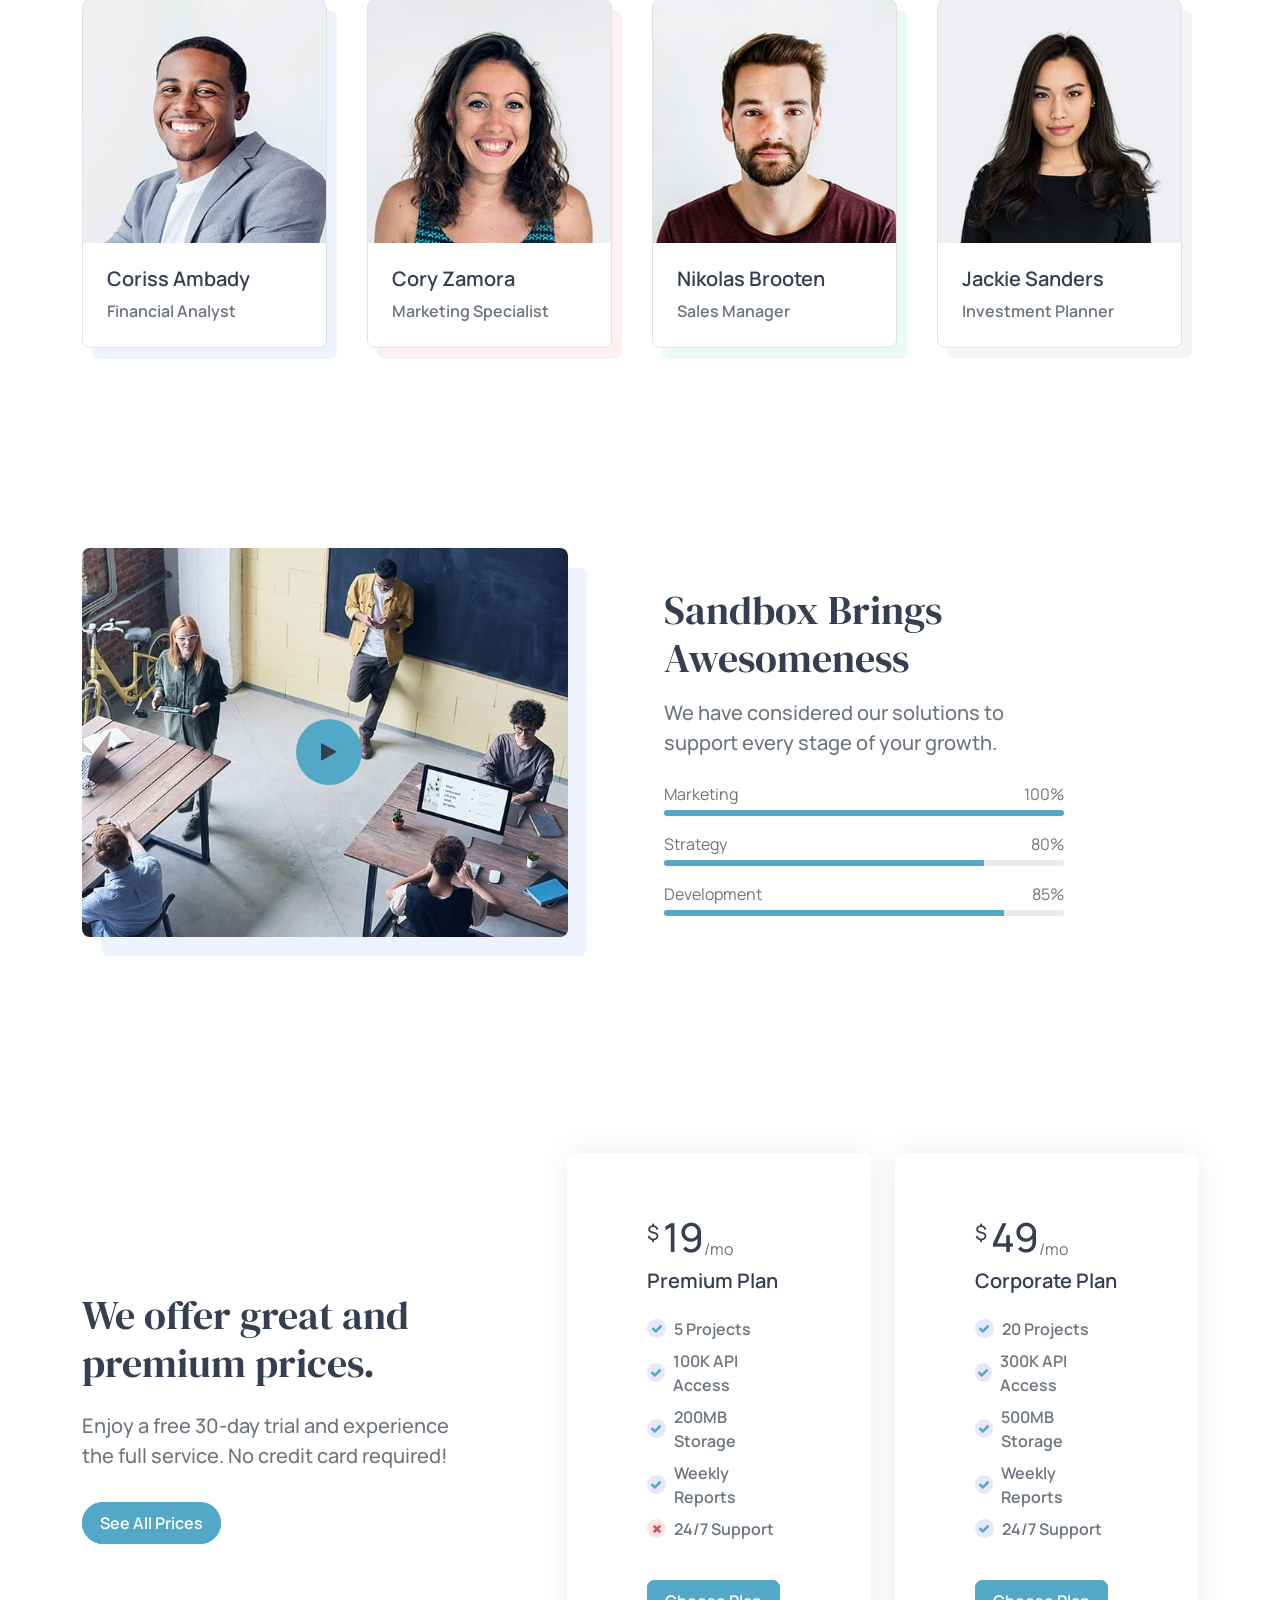
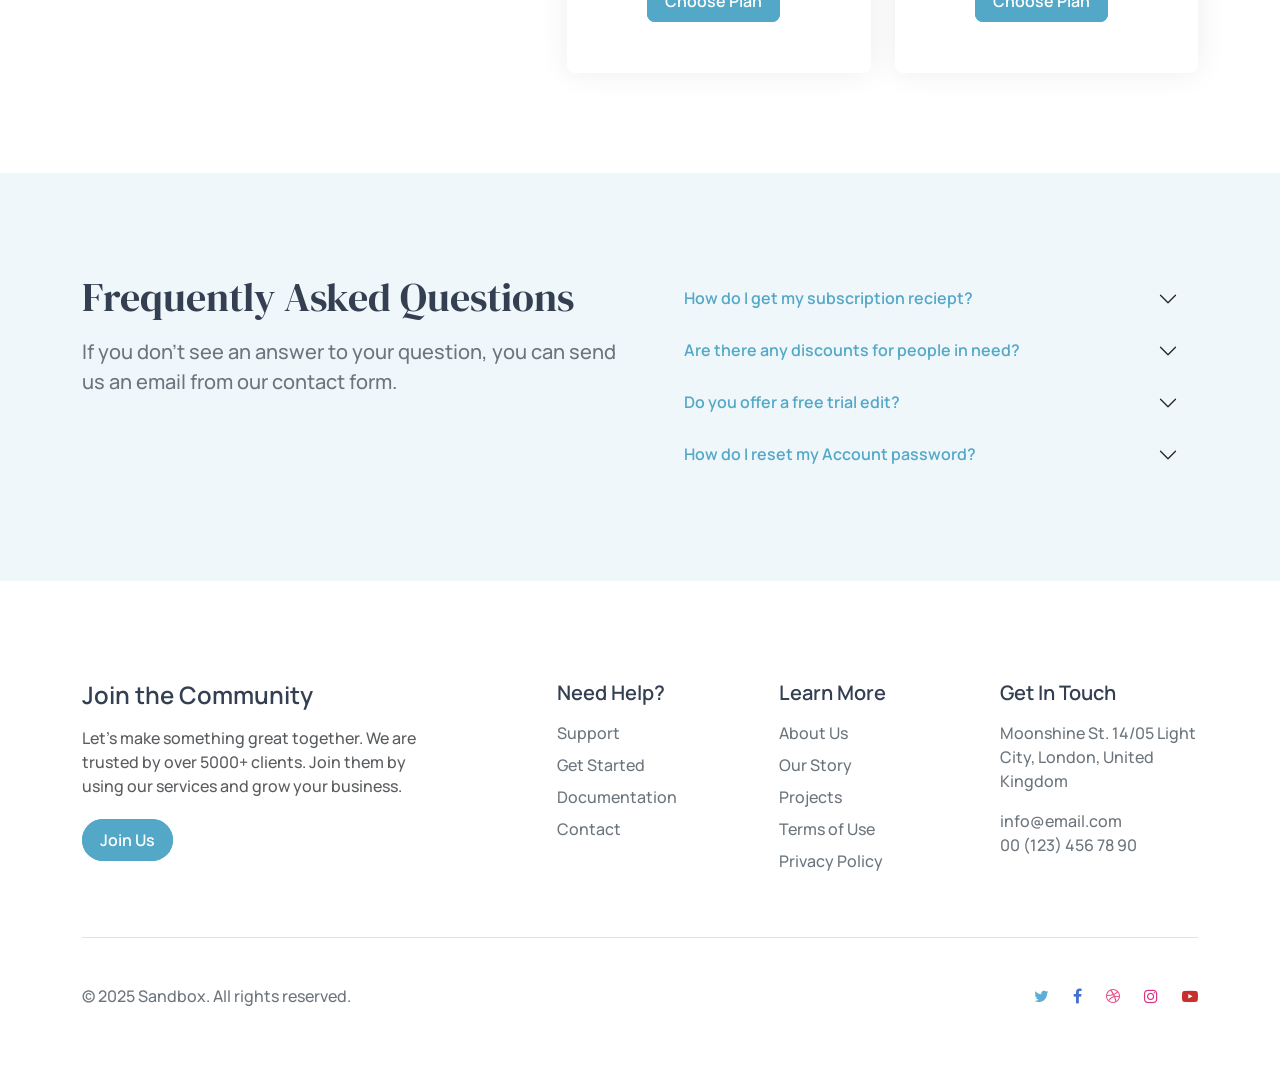
==== commit eb8f74f5: "website completed" ====
--- a/index.html
+++ b/index.html
@@ -244,7 +244,7 @@
             <div class="row">
                 <div class="col-lg-3">
                     <h1 class="fancy">We are proud of our creative team</h1>
-                    <h5 class="text-secondary mb-lg-0 mb-5 lh-base">Just sit back and relax while we take care of your needs.</h5>
+                    <h5 class="text-secondary mb-lg-0 mb-5 lh-base">Just sit back and relax while we take care of your business needs.</h5>
                 </div>
                 <div class="col-lg-8 offset-lg-1">
                     <div class="row g-5">
--- a/css/master.css
+++ b/css/master.css
@@ -42,6 +42,20 @@
     border: 2px solid #343f52;
 }
 .btn_c:hover {
+    transform: translateY(-2px);
+    box-shadow: 0 6px 10px 0 #0000001e;
+}
+.btn_d {
+    background-color: #a4aec633;
+}
+.btn_d:hover {
+    transform: translateY(-2px);
+    box-shadow: 0 6px 10px 0 #0000001e;
+}
+.btn_e {
+    background-color: #e2626b;
+}
+.btn_e:hover {
     transform: translateY(-2px);
     box-shadow: 0 6px 10px 0 #0000001e;
 }
